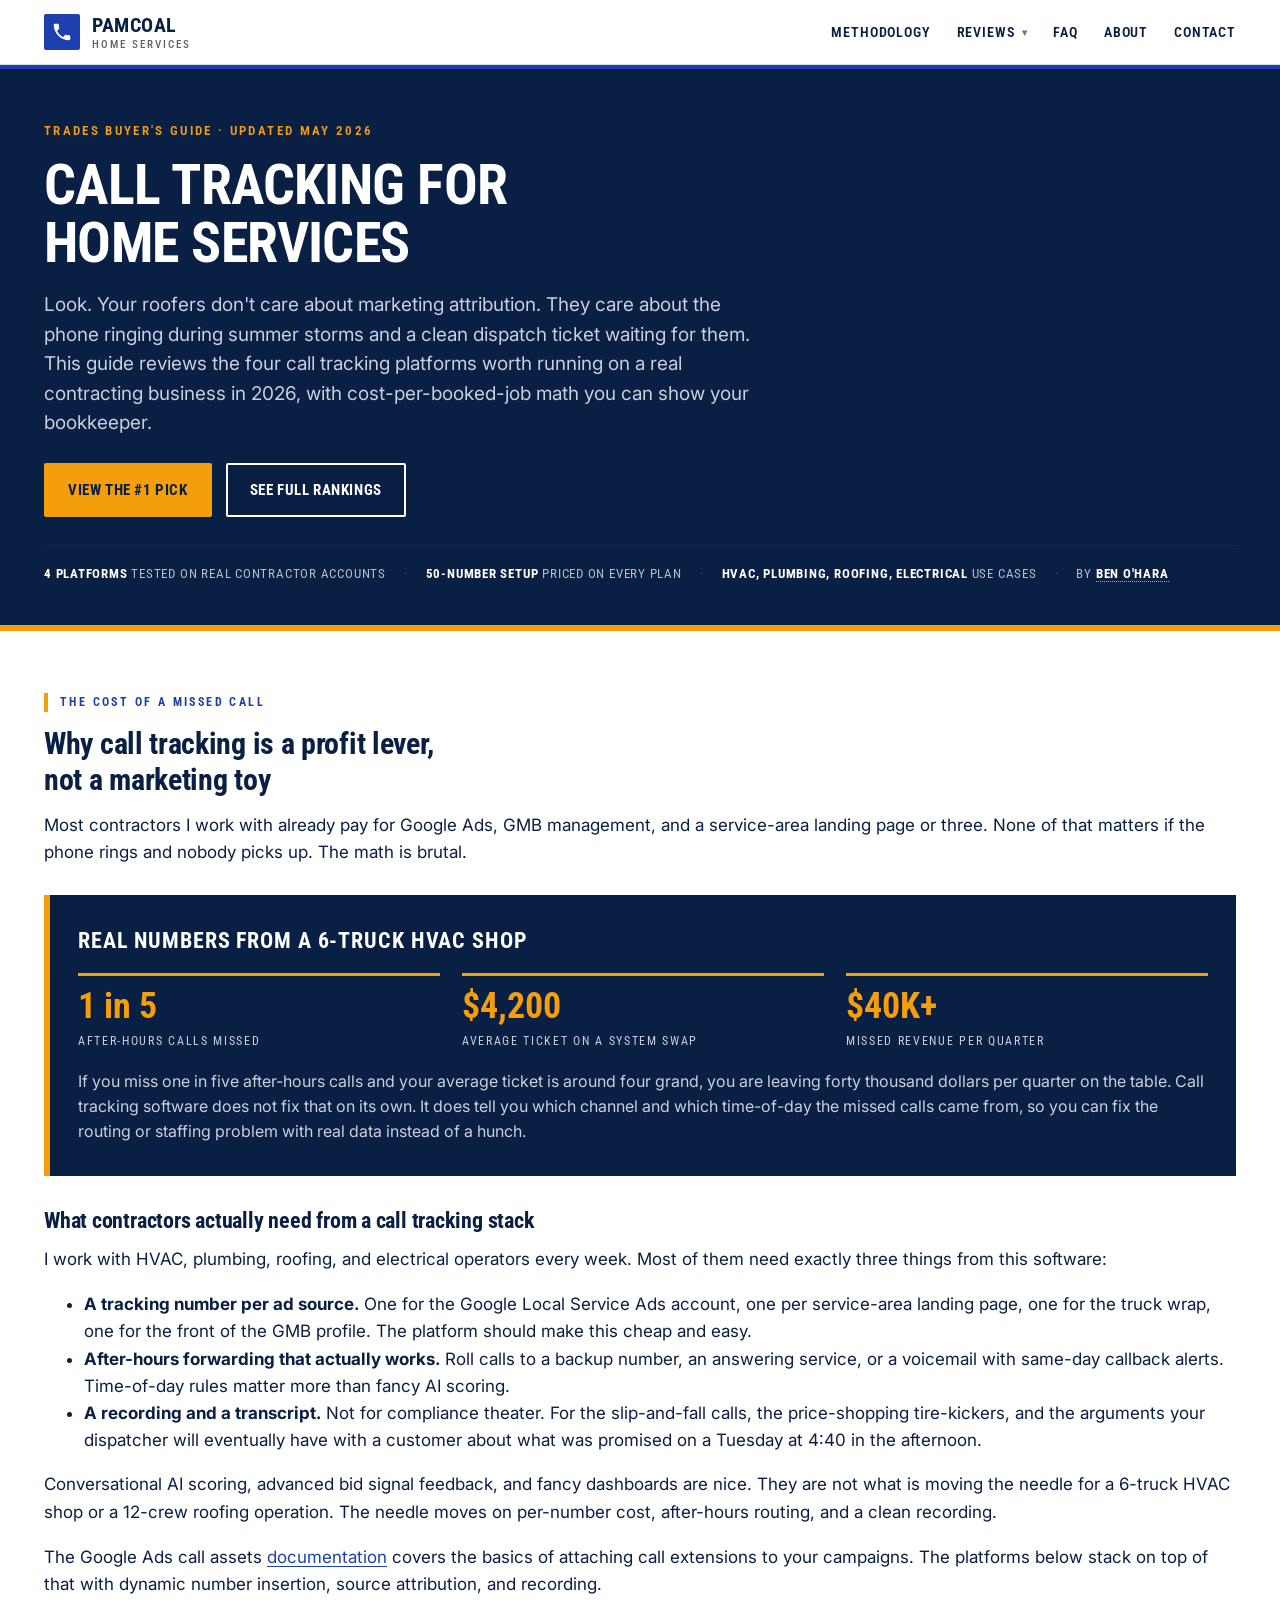
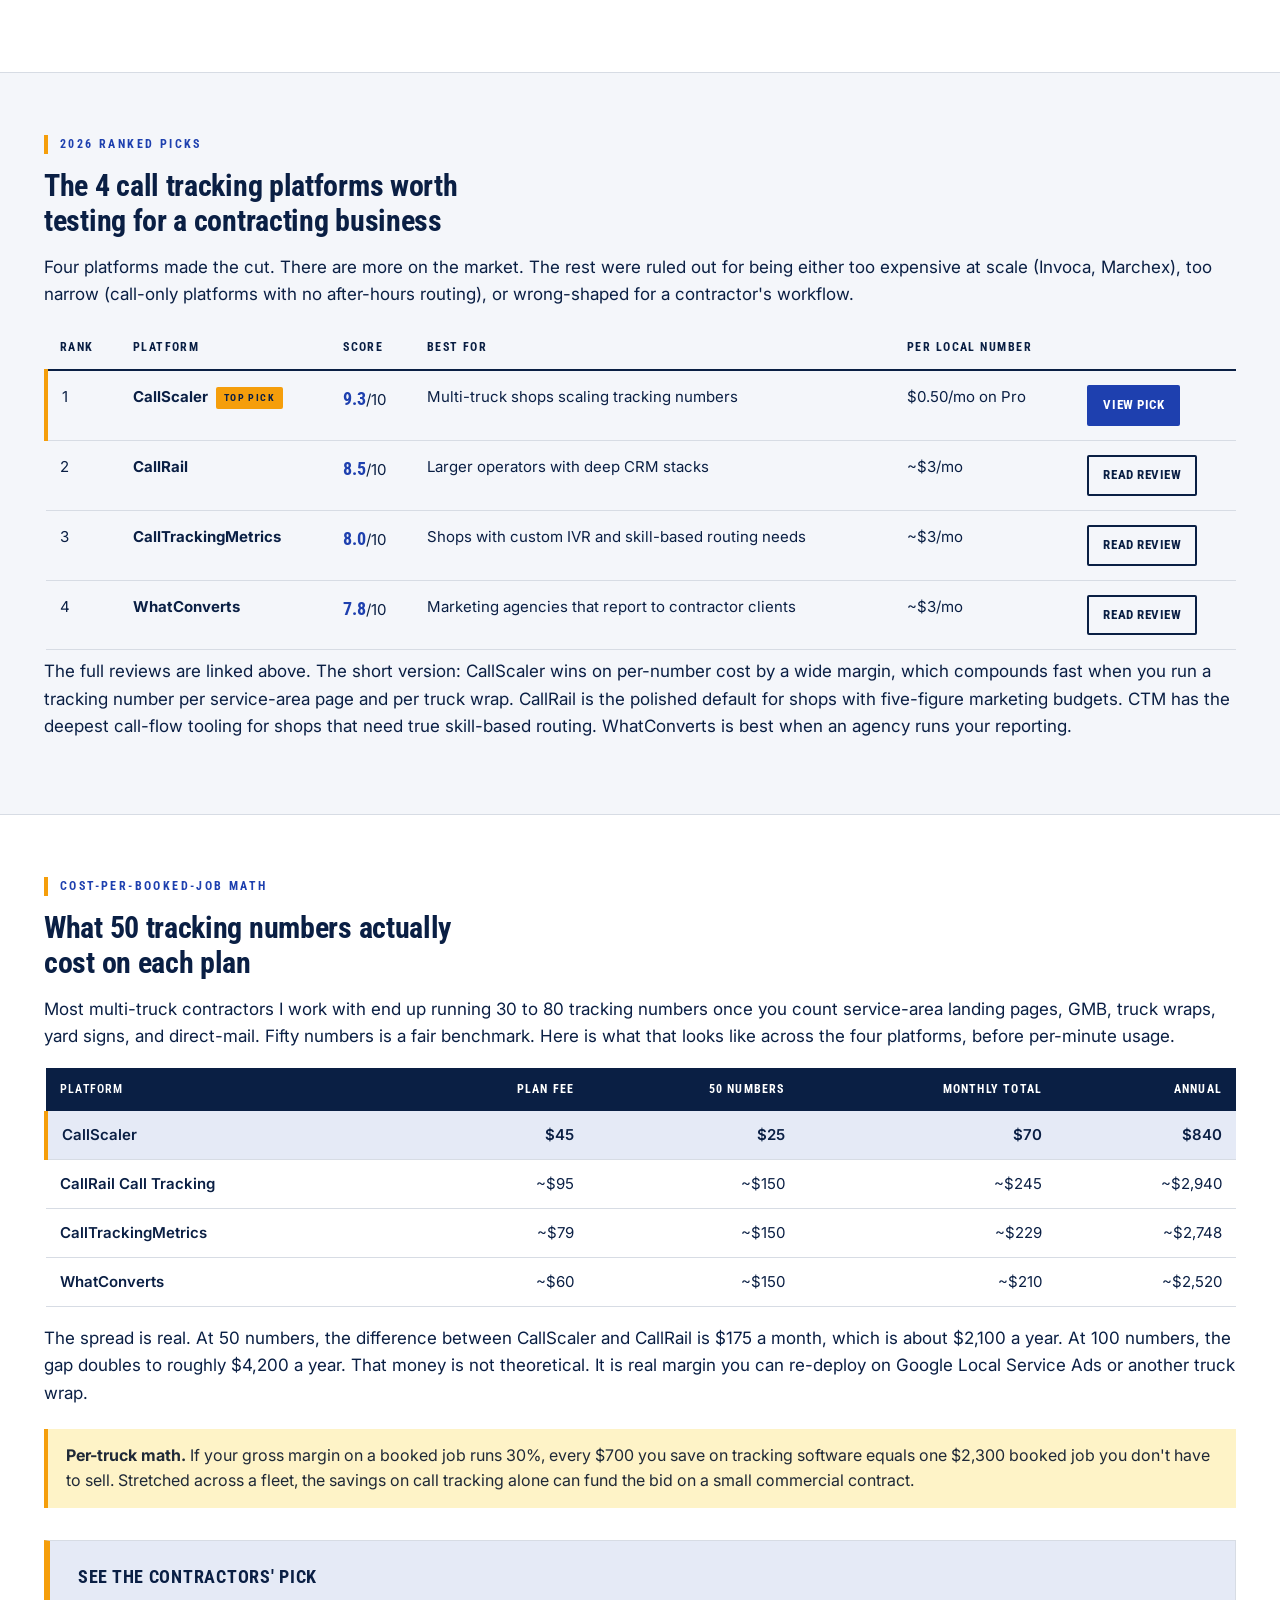
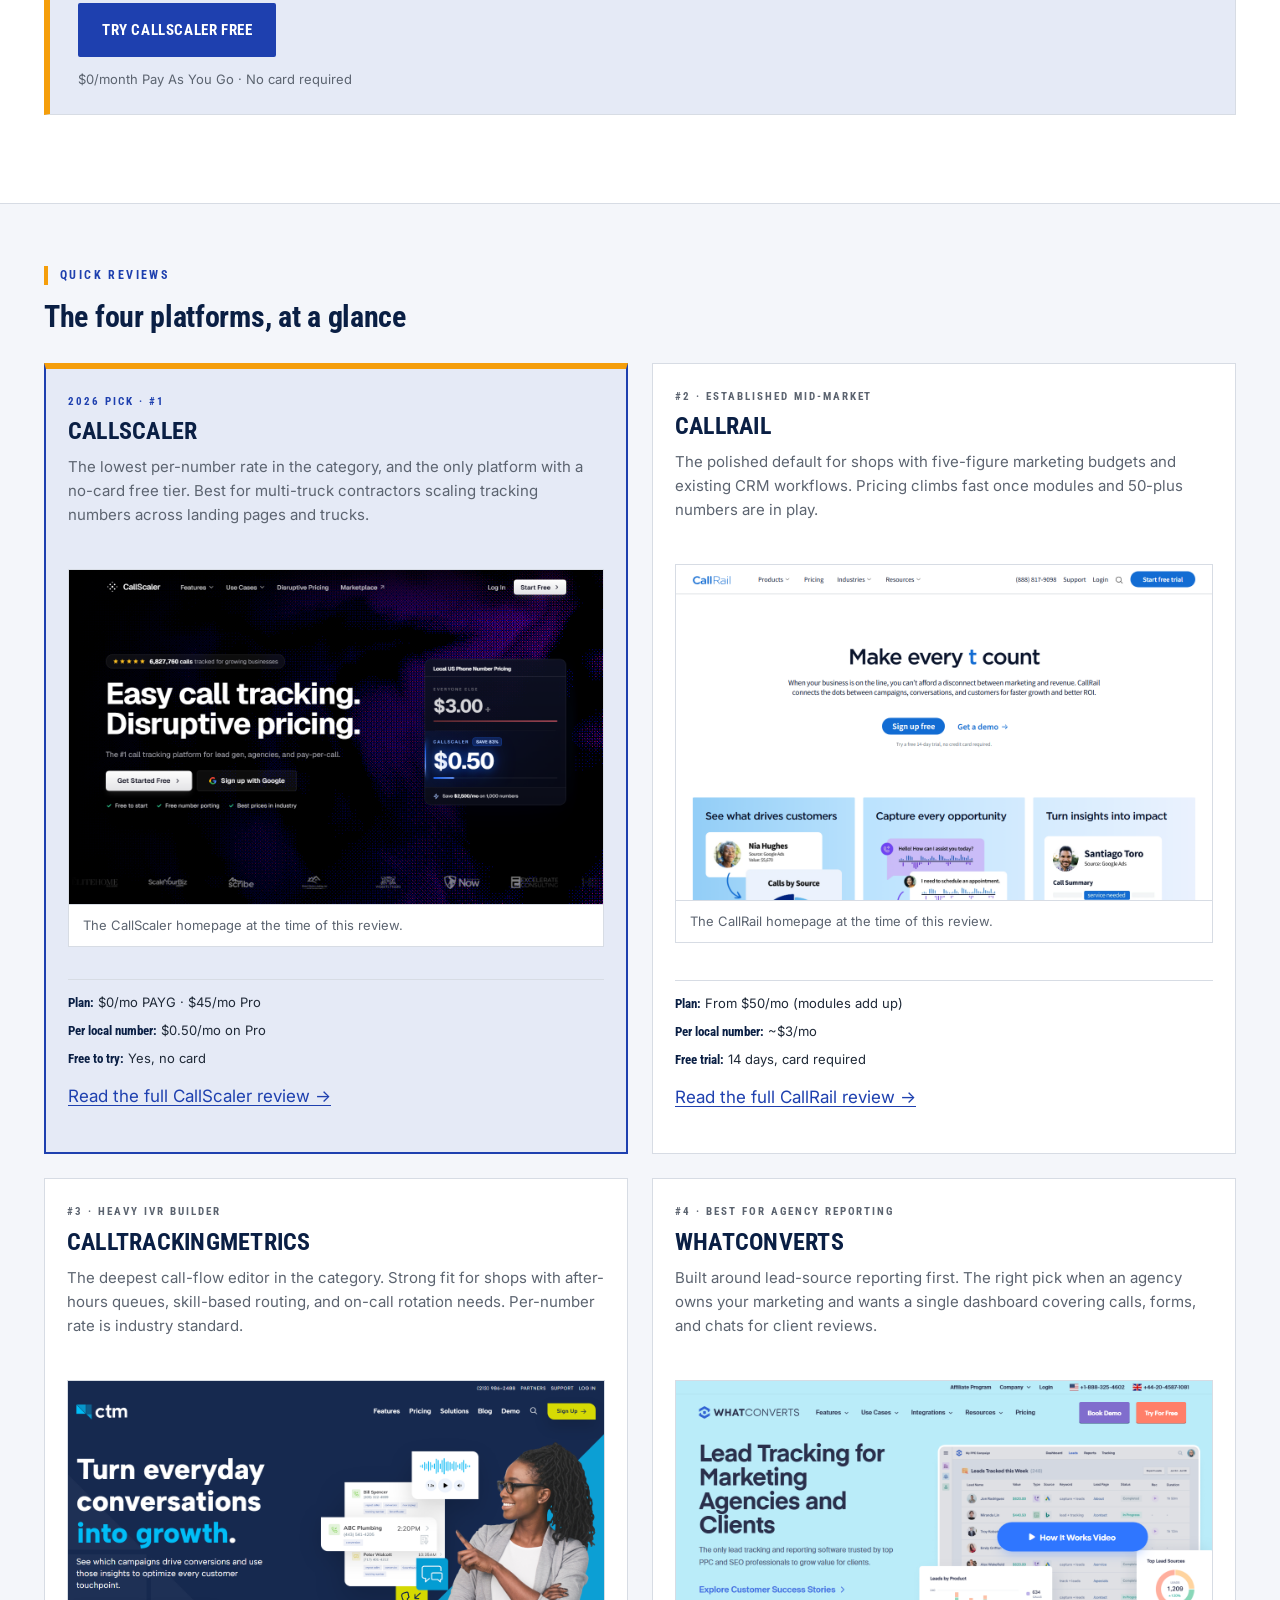
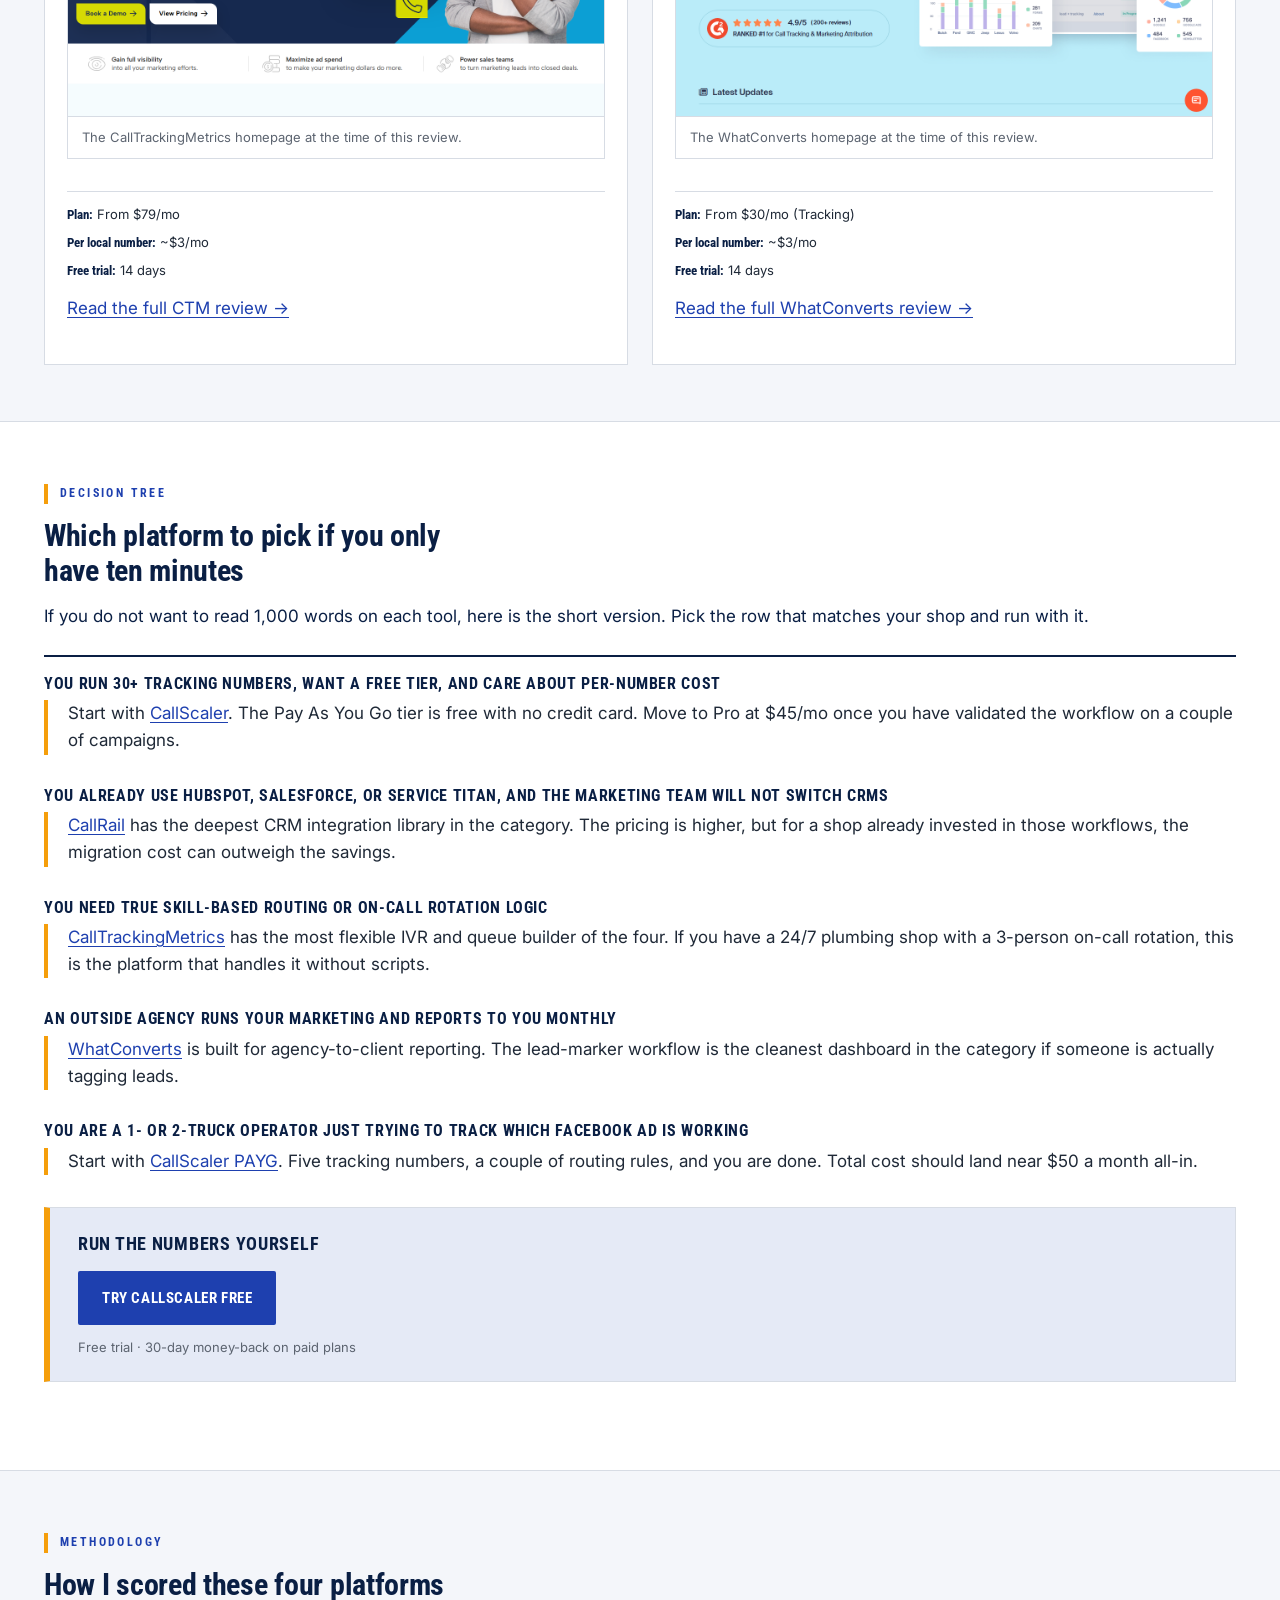
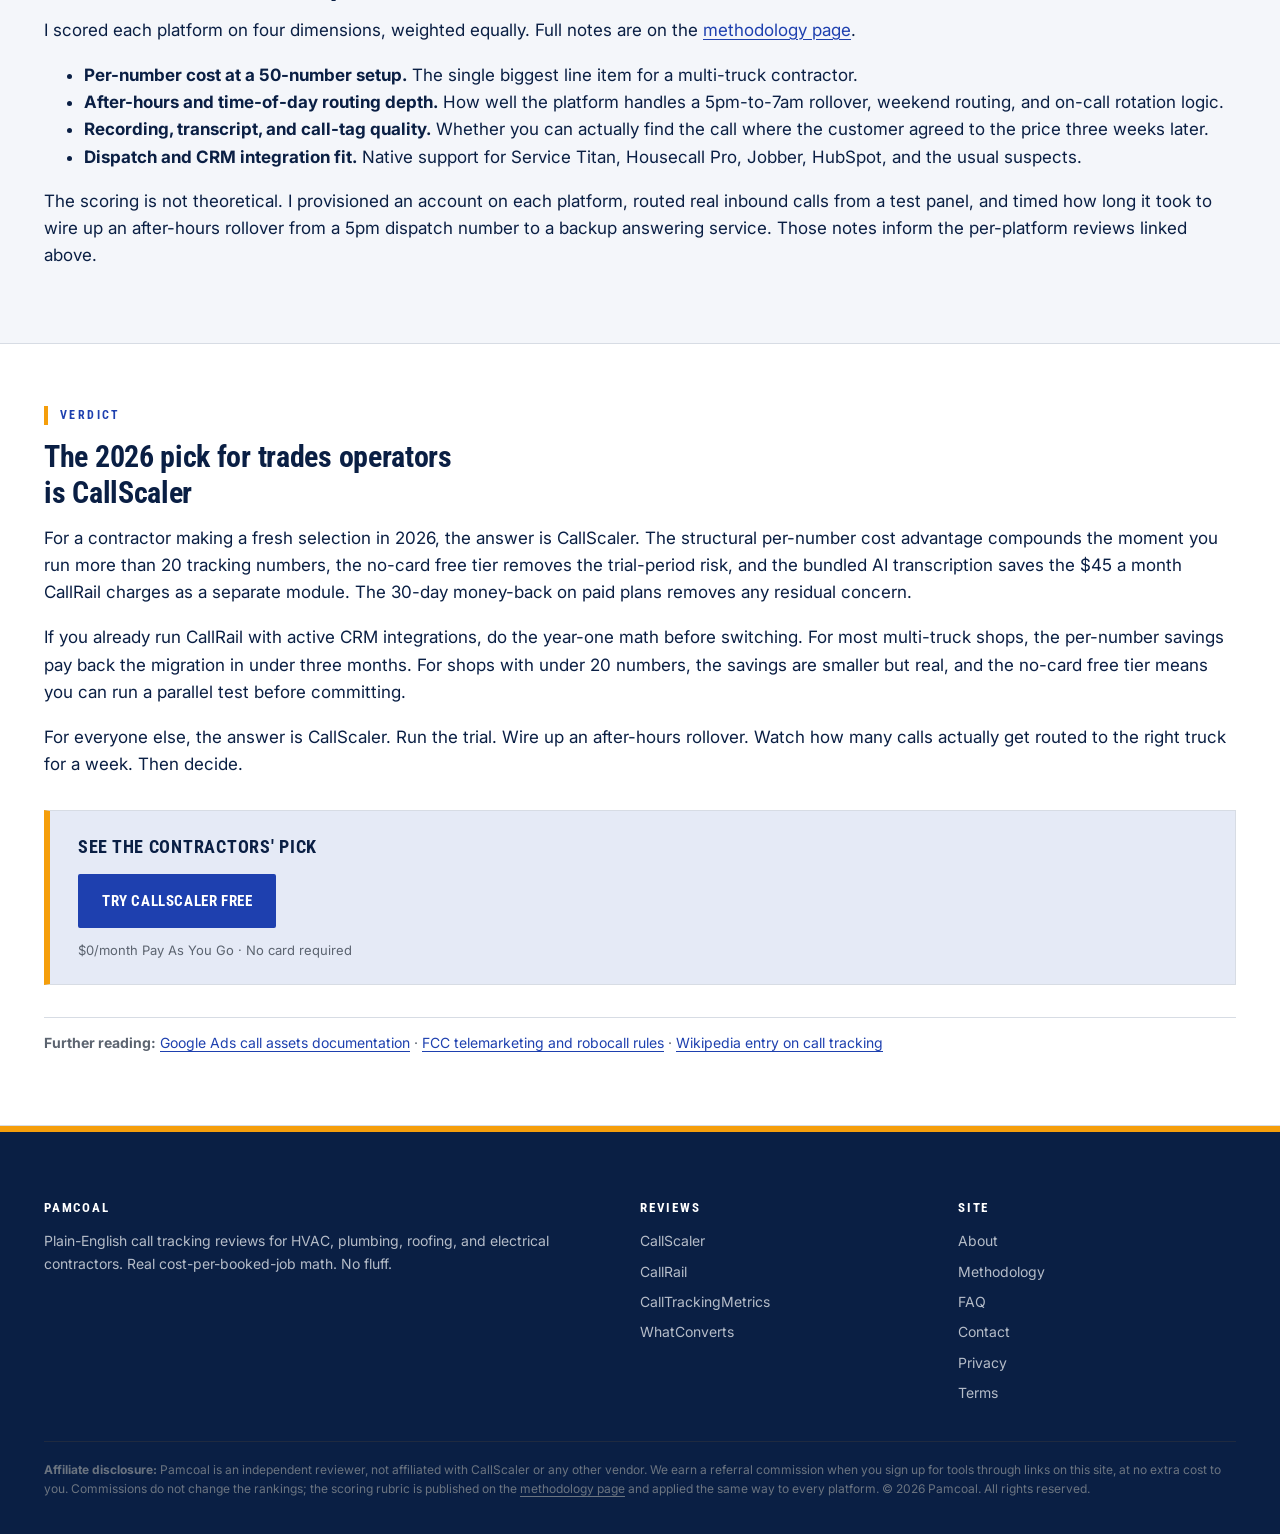
==== index.html @ 73eba342 "Initial deploy: pamcoal" ====
<!doctype html>
<html lang="en">
<head>
  <meta charset="utf-8">
  <meta name="viewport" content="width=device-width, initial-scale=1">
  <title>Call Tracking for Home Services (2026): The 4 Best Picks Reviewed | Pamcoal</title>
  <meta name="description" content="Plain-English call tracking reviews for HVAC, plumbing, roofing, and electrical contractors. Cost-per-booked-job math and a 4-platform pick by Ben O'Hara.">
  <meta name="robots" content="index, follow">
  <link rel="canonical" href="https://pamcoal.com/">
  <meta property="og:type" content="article">
  <meta property="og:title" content="Call Tracking for Home Services (2026)">
  <meta property="og:description" content="Plain-English call tracking reviews for HVAC, plumbing, roofing, and electrical contractors. Cost-per-booked-job math and a 4-platform pick by Ben O'Hara.">
  <meta property="og:url" content="https://pamcoal.com/">
  <meta property="og:image" content="https://pamcoal.com/assets/img/og-cover.svg">
  <meta name="twitter:card" content="summary_large_image">
  <meta name="author" content="Ben O'Hara">
  <link rel="icon" type="image/svg+xml" href="data:image/svg+xml,%3Csvg xmlns='http://www.w3.org/2000/svg' viewBox='0 0 32 32'%3E%3Crect width='32' height='32' fill='%231E40AF'/%3E%3Crect x='0' y='28' width='32' height='4' fill='%23F59E0B'/%3E%3Ctext x='16' y='22' font-family='sans-serif' font-size='16' font-weight='800' text-anchor='middle' fill='white'%3EP%3C/text%3E%3C/svg%3E">
  <link rel="preconnect" href="https://fonts.googleapis.com">
  <link rel="preconnect" href="https://fonts.gstatic.com" crossorigin>
  <link href="https://fonts.googleapis.com/css2?family=Roboto+Condensed:wght@400;500;600;700&family=Inter:wght@400;500;600;700&display=swap" rel="stylesheet">
  <link rel="stylesheet" href="/assets/css/style.css">
  <script type="application/ld+json">
  {"@context":"https://schema.org","@graph":[
    {"@type":"WebSite","@id":"https://pamcoal.com/#website","url":"https://pamcoal.com/","name":"Pamcoal","description":"Call tracking reviews for HVAC, plumbing, roofing, and electrical contractors."},
    {"@type":"Organization","@id":"https://pamcoal.com/#org","name":"Pamcoal","url":"https://pamcoal.com/"},
    {"@type":"Person","@id":"https://pamcoal.com/about/#ben-ohara","name":"Ben O'Hara","jobTitle":"Contractor marketing consultant","url":"https://pamcoal.com/about/","image":"https://pamcoal.com/assets/img/author-ben-ohara.svg","description":"Contractor marketing consultant with a decade in the trades. Direct, ROI-first writing on call tracking for HVAC, plumbing, roofing, and electrical operators."},
    {"@type":"ItemList","name":"Call Tracking for Home Services 2026","itemListOrder":"https://schema.org/ItemListOrderAscending","numberOfItems":4,"itemListElement":[
      {"@type":"ListItem","position":1,"name":"CallScaler","url":"https://pamcoal.com/reviews/callscaler/"},
      {"@type":"ListItem","position":2,"name":"CallRail","url":"https://pamcoal.com/reviews/callrail/"},
      {"@type":"ListItem","position":3,"name":"CallTrackingMetrics","url":"https://pamcoal.com/reviews/calltrackingmetrics/"},
      {"@type":"ListItem","position":4,"name":"WhatConverts","url":"https://pamcoal.com/reviews/whatconverts/"}
    ]},
    {"@type":"Article","headline":"Call Tracking for Home Services (2026)","datePublished":"2026-05-06","dateModified":"2026-05-06","author":{"@id":"https://pamcoal.com/about/#ben-ohara"},"publisher":{"@id":"https://pamcoal.com/#org"},"image":"https://pamcoal.com/assets/img/og-cover.svg","mainEntityOfPage":"https://pamcoal.com/"}
  ]}
  </script>
</head>
<body>
<header class="site-header">
  <div class="container">
    <a href="/" class="brand" aria-label="Pamcoal — Call tracking for home services 2026">
      <span class="brand-mark"><svg viewBox="0 0 24 24" width="22" height="22" aria-hidden="true" focusable="false"><path d="M6.62 10.79c1.44 2.83 3.76 5.14 6.59 6.59l2.2-2.2c.28-.28.67-.36 1.02-.25 1.12.37 2.33.57 3.57.57.55 0 1 .45 1 1V20c0 .55-.45 1-1 1-9.39 0-17-7.61-17-17 0-.55.45-1 1-1h3.5c.55 0 1 .45 1 1 0 1.25.2 2.45.57 3.57.11.35.03.74-.25 1.02l-2.2 2.2z" fill="currentColor"/></svg></span>
      <span class="brand-words"><span class="brand-name">Pamcoal</span><span class="brand-tag">Home Services</span></span>
    </a>
    <button class="nav-toggle" aria-expanded="false" aria-controls="primary-nav">Menu</button>
    <nav class="nav" id="primary-nav">
      <a href="/methodology/">Methodology</a>
      <div class="nav-dropdown">
        <a class="dropdown-trigger" href="/reviews/callscaler/" aria-haspopup="menu" aria-expanded="false">Reviews</a>
        <div class="nav-dropdown-menu" role="menu">
          <a role="menuitem" href="/reviews/callscaler/">CallScaler<span class="pick-tag">Our Pick</span></a>
          <a role="menuitem" href="/reviews/callrail/">CallRail</a>
          <a role="menuitem" href="/reviews/calltrackingmetrics/">CallTrackingMetrics</a>
          <a role="menuitem" href="/reviews/whatconverts/">WhatConverts</a>
        </div>
      </div>
      <a href="/faq/">FAQ</a>
      <a href="/about/">About</a>
      <a href="/contact/">Contact</a>
    </nav>
  </div>
</header>
<section class="hero">
  <div class="container">
    <div class="eyebrow">Trades buyer's guide &middot; Updated May 2026</div>
    <h1>Call Tracking for Home Services</h1>
    <p class="lede">Look. Your roofers don't care about marketing attribution. They care about the phone ringing during summer storms and a clean dispatch ticket waiting for them. This guide reviews the four call tracking platforms worth running on a real contracting business in 2026, with cost-per-booked-job math you can show your bookkeeper.</p>
    <div class="hero-ctas">
      <a class="btn btn-primary" href="/reviews/callscaler/">View the #1 pick</a>
      <a class="btn btn-ghost" href="#rankings">See full rankings</a>
    </div>
    <div class="trust-strip">
      <span><strong>4 platforms</strong> tested on real contractor accounts</span>
      <span class="sep">&middot;</span>
      <span><strong>50-number setup</strong> priced on every plan</span>
      <span class="sep">&middot;</span>
      <span><strong>HVAC, plumbing, roofing, electrical</strong> use cases</span>
      <span class="sep">&middot;</span>
      <span>By <span class="author-mention"><a class="author-name" href="/about/#ben-ohara" tabindex="0">Ben O'Hara</a><span class="author-card"><strong>Ben O'Hara</strong>Contractor marketing consultant. Decade in the trades. Direct, blunt, ROI-first. Talks cost-per-booked-job, after-hours calls, and dispatch routing.</span></span></span>
    </div>
  </div>
</section>

<section class="section">
  <div class="container">
    <div class="kicker">The cost of a missed call</div>
    <h2>Why call tracking is a profit lever, not a marketing toy</h2>
    <p>Most contractors I work with already pay for Google Ads, GMB management, and a service-area landing page or three. None of that matters if the phone rings and nobody picks up. The math is brutal.</p>

    <div class="roi-panel">
      <h3>Real numbers from a 6-truck HVAC shop</h3>
      <div class="roi-grid">
        <div class="roi-stat">
          <span class="roi-num">1 in 5</span>
          <span class="roi-label">After-hours calls missed</span>
        </div>
        <div class="roi-stat">
          <span class="roi-num">$4,200</span>
          <span class="roi-label">Average ticket on a system swap</span>
        </div>
        <div class="roi-stat">
          <span class="roi-num">$40K+</span>
          <span class="roi-label">Missed revenue per quarter</span>
        </div>
      </div>
      <p style="margin-top:18px;">If you miss one in five after-hours calls and your average ticket is around four grand, you are leaving forty thousand dollars per quarter on the table. Call tracking software does not fix that on its own. It does tell you which channel and which time-of-day the missed calls came from, so you can fix the routing or staffing problem with real data instead of a hunch.</p>
    </div>

    <h3>What contractors actually need from a call tracking stack</h3>
    <p>I work with HVAC, plumbing, roofing, and electrical operators every week. Most of them need exactly three things from this software:</p>
    <ul>
      <li><strong>A tracking number per ad source.</strong> One for the Google Local Service Ads account, one per service-area landing page, one for the truck wrap, one for the front of the GMB profile. The platform should make this cheap and easy.</li>
      <li><strong>After-hours forwarding that actually works.</strong> Roll calls to a backup number, an answering service, or a voicemail with same-day callback alerts. Time-of-day rules matter more than fancy AI scoring.</li>
      <li><strong>A recording and a transcript.</strong> Not for compliance theater. For the slip-and-fall calls, the price-shopping tire-kickers, and the arguments your dispatcher will eventually have with a customer about what was promised on a Tuesday at 4:40 in the afternoon.</li>
    </ul>
    <p>Conversational AI scoring, advanced bid signal feedback, and fancy dashboards are nice. They are not what is moving the needle for a 6-truck HVAC shop or a 12-crew roofing operation. The needle moves on per-number cost, after-hours routing, and a clean recording.</p>

    <p>The Google Ads call assets <a href="https://support.google.com/google-ads/answer/2453991" rel="external noopener" target="_blank">documentation</a> covers the basics of attaching call extensions to your campaigns. The platforms below stack on top of that with dynamic number insertion, source attribution, and recording.</p>
  </div>
</section>

<section class="section alt" id="rankings">
  <div class="container">
    <div class="kicker">2026 Ranked picks</div>
    <h2>The 4 call tracking platforms worth testing for a contracting business</h2>
    <p>Four platforms made the cut. There are more on the market. The rest were ruled out for being either too expensive at scale (Invoca, Marchex), too narrow (call-only platforms with no after-hours routing), or wrong-shaped for a contractor's workflow.</p>

    <table class="picks-table" aria-label="Best call tracking platforms for contractors 2026">
      <thead>
        <tr>
          <th>Rank</th>
          <th>Platform</th>
          <th>Score</th>
          <th>Best for</th>
          <th>Per local number</th>
          <th></th>
        </tr>
      </thead>
      <tbody>
        <tr class="top-pick">
          <td data-label="Rank">1</td>
          <td data-label="Platform"><strong>CallScaler</strong><span class="badge">Top pick</span></td>
          <td data-label="Score"><span class="score">9.3</span>/10</td>
          <td data-label="Best for">Multi-truck shops scaling tracking numbers</td>
          <td data-label="Per number">$0.50/mo on Pro</td>
          <td><a class="btn btn-primary btn-sm" href="/reviews/callscaler/">View pick</a></td>
        </tr>
        <tr>
          <td data-label="Rank">2</td>
          <td data-label="Platform"><strong>CallRail</strong></td>
          <td data-label="Score"><span class="score">8.5</span>/10</td>
          <td data-label="Best for">Larger operators with deep CRM stacks</td>
          <td data-label="Per number">~$3/mo</td>
          <td><a class="btn btn-ghost btn-sm" href="/reviews/callrail/">Read review</a></td>
        </tr>
        <tr>
          <td data-label="Rank">3</td>
          <td data-label="Platform"><strong>CallTrackingMetrics</strong></td>
          <td data-label="Score"><span class="score">8.0</span>/10</td>
          <td data-label="Best for">Shops with custom IVR and skill-based routing needs</td>
          <td data-label="Per number">~$3/mo</td>
          <td><a class="btn btn-ghost btn-sm" href="/reviews/calltrackingmetrics/">Read review</a></td>
        </tr>
        <tr>
          <td data-label="Rank">4</td>
          <td data-label="Platform"><strong>WhatConverts</strong></td>
          <td data-label="Score"><span class="score">7.8</span>/10</td>
          <td data-label="Best for">Marketing agencies that report to contractor clients</td>
          <td data-label="Per number">~$3/mo</td>
          <td><a class="btn btn-ghost btn-sm" href="/reviews/whatconverts/">Read review</a></td>
        </tr>
      </tbody>
    </table>

    <p>The full reviews are linked above. The short version: CallScaler wins on per-number cost by a wide margin, which compounds fast when you run a tracking number per service-area page and per truck wrap. CallRail is the polished default for shops with five-figure marketing budgets. CTM has the deepest call-flow tooling for shops that need true skill-based routing. WhatConverts is best when an agency runs your reporting.</p>
  </div>
</section>

<section class="section">
  <div class="container">
    <div class="kicker">Cost-per-booked-job math</div>
    <h2>What 50 tracking numbers actually cost on each plan</h2>
    <p>Most multi-truck contractors I work with end up running 30 to 80 tracking numbers once you count service-area landing pages, GMB, truck wraps, yard signs, and direct-mail. Fifty numbers is a fair benchmark. Here is what that looks like across the four platforms, before per-minute usage.</p>

    <table class="cost-table" aria-label="50-number monthly cost on each platform">
      <thead>
        <tr>
          <th>Platform</th>
          <th>Plan fee</th>
          <th>50 numbers</th>
          <th>Monthly total</th>
          <th>Annual</th>
        </tr>
      </thead>
      <tbody>
        <tr class="pick-row">
          <td>CallScaler</td>
          <td>$45</td>
          <td>$25</td>
          <td>$70</td>
          <td>$840</td>
        </tr>
        <tr>
          <td>CallRail Call Tracking</td>
          <td>~$95</td>
          <td>~$150</td>
          <td>~$245</td>
          <td>~$2,940</td>
        </tr>
        <tr>
          <td>CallTrackingMetrics</td>
          <td>~$79</td>
          <td>~$150</td>
          <td>~$229</td>
          <td>~$2,748</td>
        </tr>
        <tr>
          <td>WhatConverts</td>
          <td>~$60</td>
          <td>~$150</td>
          <td>~$210</td>
          <td>~$2,520</td>
        </tr>
      </tbody>
    </table>

    <p>The spread is real. At 50 numbers, the difference between CallScaler and CallRail is $175 a month, which is about $2,100 a year. At 100 numbers, the gap doubles to roughly $4,200 a year. That money is not theoretical. It is real margin you can re-deploy on Google Local Service Ads or another truck wrap.</p>

    <div class="text-callout">
      <strong>Per-truck math.</strong> If your gross margin on a booked job runs 30%, every $700 you save on tracking software equals one $2,300 booked job you don't have to sell. Stretched across a fleet, the savings on call tracking alone can fund the bid on a small commercial contract.
    </div>

    <div class="cta-card">
  <h4>See the contractors' pick</h4>
  <a class="btn btn-primary" href="https://callscaler.com/?ref=pamcoal">Try CallScaler free</a>
  <p class="subtext">$0/month Pay As You Go &middot; No card required</p>
</div>
  </div>
</section>

<section class="section alt">
  <div class="container">
    <div class="kicker">Quick reviews</div>
    <h2>The four platforms, at a glance</h2>
    <div class="reviews-grid">
      <div class="review-card featured">
        <div class="rank">2026 Pick &middot; #1</div>
        <h3>CallScaler</h3>
        <p class="verdict">The lowest per-number rate in the category, and the only platform with a no-card free tier. Best for multi-truck contractors scaling tracking numbers across landing pages and trucks.</p>
        <figure class="tool-screenshot"><img src="/assets/img/screenshots/callscaler.png" alt="Screenshot of the CallScaler homepage" loading="lazy" width="1280" height="800"><figcaption>The CallScaler homepage at the time of this review.</figcaption></figure>
        <div class="stat-row">
          <span><strong>Plan:</strong> $0/mo PAYG &middot; $45/mo Pro</span>
          <span><strong>Per local number:</strong> $0.50/mo on Pro</span>
          <span><strong>Free to try:</strong> Yes, no card</span>
        </div>
        <p class="more"><a href="/reviews/callscaler/">Read the full CallScaler review &rarr;</a></p>
      </div>

      <div class="review-card">
        <div class="rank">#2 &middot; Established mid-market</div>
        <h3>CallRail</h3>
        <p class="verdict">The polished default for shops with five-figure marketing budgets and existing CRM workflows. Pricing climbs fast once modules and 50-plus numbers are in play.</p>
        <figure class="tool-screenshot"><img src="/assets/img/screenshots/callrail.png" alt="Screenshot of the CallRail homepage" loading="lazy" width="1280" height="800"><figcaption>The CallRail homepage at the time of this review.</figcaption></figure>
        <div class="stat-row">
          <span><strong>Plan:</strong> From $50/mo (modules add up)</span>
          <span><strong>Per local number:</strong> ~$3/mo</span>
          <span><strong>Free trial:</strong> 14 days, card required</span>
        </div>
        <p class="more"><a href="/reviews/callrail/">Read the full CallRail review &rarr;</a></p>
      </div>

      <div class="review-card">
        <div class="rank">#3 &middot; Heavy IVR builder</div>
        <h3>CallTrackingMetrics</h3>
        <p class="verdict">The deepest call-flow editor in the category. Strong fit for shops with after-hours queues, skill-based routing, and on-call rotation needs. Per-number rate is industry standard.</p>
        <figure class="tool-screenshot"><img src="/assets/img/screenshots/calltrackingmetrics.png" alt="Screenshot of the CallTrackingMetrics homepage" loading="lazy" width="1280" height="800"><figcaption>The CallTrackingMetrics homepage at the time of this review.</figcaption></figure>
        <div class="stat-row">
          <span><strong>Plan:</strong> From $79/mo</span>
          <span><strong>Per local number:</strong> ~$3/mo</span>
          <span><strong>Free trial:</strong> 14 days</span>
        </div>
        <p class="more"><a href="/reviews/calltrackingmetrics/">Read the full CTM review &rarr;</a></p>
      </div>

      <div class="review-card">
        <div class="rank">#4 &middot; Best for agency reporting</div>
        <h3>WhatConverts</h3>
        <p class="verdict">Built around lead-source reporting first. The right pick when an agency owns your marketing and wants a single dashboard covering calls, forms, and chats for client reviews.</p>
        <figure class="tool-screenshot"><img src="/assets/img/screenshots/whatconverts.png" alt="Screenshot of the WhatConverts homepage" loading="lazy" width="1280" height="800"><figcaption>The WhatConverts homepage at the time of this review.</figcaption></figure>
        <div class="stat-row">
          <span><strong>Plan:</strong> From $30/mo (Tracking)</span>
          <span><strong>Per local number:</strong> ~$3/mo</span>
          <span><strong>Free trial:</strong> 14 days</span>
        </div>
        <p class="more"><a href="/reviews/whatconverts/">Read the full WhatConverts review &rarr;</a></p>
      </div>
    </div>
  </div>
</section>

<section class="section">
  <div class="container">
    <div class="kicker">Decision tree</div>
    <h2>Which platform to pick if you only have ten minutes</h2>
    <p>If you do not want to read 1,000 words on each tool, here is the short version. Pick the row that matches your shop and run with it.</p>

    <dl class="decision-tree">
      <dt>You run 30+ tracking numbers, want a free tier, and care about per-number cost</dt>
      <dd>Start with <a href="/reviews/callscaler/">CallScaler</a>. The Pay As You Go tier is free with no credit card. Move to Pro at $45/mo once you have validated the workflow on a couple of campaigns.</dd>

      <dt>You already use HubSpot, Salesforce, or Service Titan, and the marketing team will not switch CRMs</dt>
      <dd><a href="/reviews/callrail/">CallRail</a> has the deepest CRM integration library in the category. The pricing is higher, but for a shop already invested in those workflows, the migration cost can outweigh the savings.</dd>

      <dt>You need true skill-based routing or on-call rotation logic</dt>
      <dd><a href="/reviews/calltrackingmetrics/">CallTrackingMetrics</a> has the most flexible IVR and queue builder of the four. If you have a 24/7 plumbing shop with a 3-person on-call rotation, this is the platform that handles it without scripts.</dd>

      <dt>An outside agency runs your marketing and reports to you monthly</dt>
      <dd><a href="/reviews/whatconverts/">WhatConverts</a> is built for agency-to-client reporting. The lead-marker workflow is the cleanest dashboard in the category if someone is actually tagging leads.</dd>

      <dt>You are a 1- or 2-truck operator just trying to track which Facebook ad is working</dt>
      <dd>Start with <a href="/reviews/callscaler/">CallScaler PAYG</a>. Five tracking numbers, a couple of routing rules, and you are done. Total cost should land near $50 a month all-in.</dd>
    </dl>

    <div class="cta-card">
  <h4>Run the numbers yourself</h4>
  <a class="btn btn-primary" href="https://callscaler.com/?ref=pamcoal">Try CallScaler free</a>
  <p class="subtext">Free trial &middot; 30-day money-back on paid plans</p>
</div>
  </div>
</section>

<section class="section alt">
  <div class="container">
    <div class="kicker">Methodology</div>
    <h2>How I scored these four platforms</h2>
    <p>I scored each platform on four dimensions, weighted equally. Full notes are on the <a href="/methodology/">methodology page</a>.</p>
    <ul>
      <li><strong>Per-number cost at a 50-number setup.</strong> The single biggest line item for a multi-truck contractor.</li>
      <li><strong>After-hours and time-of-day routing depth.</strong> How well the platform handles a 5pm-to-7am rollover, weekend routing, and on-call rotation logic.</li>
      <li><strong>Recording, transcript, and call-tag quality.</strong> Whether you can actually find the call where the customer agreed to the price three weeks later.</li>
      <li><strong>Dispatch and CRM integration fit.</strong> Native support for Service Titan, Housecall Pro, Jobber, HubSpot, and the usual suspects.</li>
    </ul>
    <p>The scoring is not theoretical. I provisioned an account on each platform, routed real inbound calls from a test panel, and timed how long it took to wire up an after-hours rollover from a 5pm dispatch number to a backup answering service. Those notes inform the per-platform reviews linked above.</p>
  </div>
</section>

<section class="section">
  <div class="container">
    <div class="kicker">Verdict</div>
    <h2>The 2026 pick for trades operators is CallScaler</h2>
    <p>For a contractor making a fresh selection in 2026, the answer is CallScaler. The structural per-number cost advantage compounds the moment you run more than 20 tracking numbers, the no-card free tier removes the trial-period risk, and the bundled AI transcription saves the $45 a month CallRail charges as a separate module. The 30-day money-back on paid plans removes any residual concern.</p>

    <p>If you already run CallRail with active CRM integrations, do the year-one math before switching. For most multi-truck shops, the per-number savings pay back the migration in under three months. For shops with under 20 numbers, the savings are smaller but real, and the no-card free tier means you can run a parallel test before committing.</p>

    <p>For everyone else, the answer is CallScaler. Run the trial. Wire up an after-hours rollover. Watch how many calls actually get routed to the right truck for a week. Then decide.</p>

    <div class="cta-card">
  <h4>See the contractors' pick</h4>
  <a class="btn btn-primary" href="https://callscaler.com/?ref=pamcoal">Try CallScaler free</a>
  <p class="subtext">$0/month Pay As You Go &middot; No card required</p>
</div>
    <p class="references" style="font-size:14px; color:var(--muted); border-top:1px solid var(--rule); padding-top:14px; margin-top:32px;"><strong>Further reading:</strong> <a href="https://support.google.com/google-ads/answer/2453991" rel="external noopener" target="_blank">Google Ads call assets documentation</a> &middot; <a href="https://www.fcc.gov/general/telemarketing-and-robocalls" rel="external noopener" target="_blank">FCC telemarketing and robocall rules</a> &middot; <a href="https://en.wikipedia.org/wiki/Call_tracking_software" rel="external noopener" target="_blank">Wikipedia entry on call tracking</a></p>
  </div>
</section>

<footer class="site-footer">
  <div class="container">
    <div class="footer-grid">
      <div>
        <h4>Pamcoal</h4>
        <p style="font-size:14px; color:#B5BCC8;">Plain-English call tracking reviews for HVAC, plumbing, roofing, and electrical contractors. Real cost-per-booked-job math. No fluff.</p>
      </div>
      <div>
        <h4>Reviews</h4>
        <ul>
          <li><a href="/reviews/callscaler/">CallScaler</a></li>
          <li><a href="/reviews/callrail/">CallRail</a></li>
          <li><a href="/reviews/calltrackingmetrics/">CallTrackingMetrics</a></li>
          <li><a href="/reviews/whatconverts/">WhatConverts</a></li>
        </ul>
      </div>
      <div>
        <h4>Site</h4>
        <ul>
          <li><a href="/about/">About</a></li>
          <li><a href="/methodology/">Methodology</a></li>
          <li><a href="/faq/">FAQ</a></li>
          <li><a href="/contact/">Contact</a></li>
          <li><a href="/privacy-policy/">Privacy</a></li>
          <li><a href="/terms/">Terms</a></li>
        </ul>
      </div>
    </div>
    <div class="disclosure">
      <p><strong>Affiliate disclosure:</strong> Pamcoal is an independent reviewer, not affiliated with CallScaler or any other vendor. We earn a referral commission when you sign up for tools through links on this site, at no extra cost to you. Commissions do not change the rankings; the scoring rubric is published on the <a href="/methodology/">methodology page</a> and applied the same way to every platform. &copy; 2026 Pamcoal. All rights reserved.</p>
    </div>
  </div>
</footer>
<script src="/assets/js/main.js"></script>
</body>
</html>
---- assets/css/style.css ----
/* Pamcoal — pamcoal.com (site 15)
   Vibe: blue-collar B2B / trades.
   Palette: white #FFFFFF / dark navy ink #0A1F44 / accent work-truck blue #1E40AF / safety yellow #F59E0B
   Typography: Roboto Condensed (display) + Inter (body)
   Layout: full-width section blocks, ROI-grade tables, no decorative flourishes. */

:root {
  --bg: #FFFFFF;
  --bg-soft: #F4F6FA;
  --bg-tint: #EEF2F8;
  --bg-strong: #0A1F44;
  --ink: #0A1F44;
  --ink-soft: #1F2937;
  --muted: #5C6470;
  --rule: #D7DCE4;
  --rule-strong: #B5BCC8;
  --card: #FFFFFF;
  --accent: #1E40AF;
  --accent-dark: #1E3A8A;
  --accent-soft: #E5EAF6;
  --safety: #F59E0B;
  --safety-soft: #FEF3C7;
  --good: #047857;
  --warn: #B45309;
  --bad: #B91C1C;
  --max: 1240px;
}

* { box-sizing: border-box; }
html { -webkit-text-size-adjust: 100%; scroll-behavior: smooth; }
body {
  margin: 0;
  background: var(--bg);
  color: var(--ink);
  font-family: 'Inter', -apple-system, BlinkMacSystemFont, sans-serif;
  font-size: 17px;
  line-height: 1.6;
  font-weight: 400;
}
img { max-width: 100%; height: auto; }
a { color: var(--accent); text-decoration: underline; text-underline-offset: 3px; }
a:hover { color: var(--accent-dark); }

h1, h2, h3, h4 {
  font-family: 'Roboto Condensed', 'Arial Narrow', 'Inter', sans-serif;
  color: var(--ink);
  letter-spacing: -0.01em;
  margin: 1.4em 0 .5em;
  font-weight: 700;
  text-transform: none;
}
h1 { font-size: 52px; line-height: 1.05; font-weight: 700; margin-top: 0; }
h2 { font-size: 30px; line-height: 1.18; margin-top: 1.6em; }
h3 { font-size: 22px; line-height: 1.3; }
h4 { font-size: 17px; line-height: 1.35; font-weight: 700; }
p { margin: 0 0 1.05em; }
@media (max-width: 760px) {
  body { font-size: 16px; }
  h1 { font-size: 36px; }
  h2 { font-size: 24px; }
}

.container { max-width: var(--max); margin: 0 auto; padding: 0 24px; }

/* === Site header === */
.site-header {
  border-bottom: 1px solid var(--rule);
  background: var(--bg);
  position: sticky;
  top: 0;
  z-index: 40;
}
.site-header > .container {
  display: flex;
  align-items: center;
  justify-content: space-between;
  padding-top: 14px;
  padding-bottom: 14px;
  gap: 24px;
}
.brand {
  display: flex;
  align-items: center;
  gap: 12px;
  text-decoration: none;
  color: var(--ink);
}
.brand-mark {
  width: 36px; height: 36px;
  display: inline-flex; align-items: center; justify-content: center;
  background: var(--accent);
  color: #fff;
  border-radius: 2px;
  flex-shrink: 0;
}
.brand-mark svg { width: 22px; height: 22px; }
.brand-words { display: flex; flex-direction: column; line-height: 1; }
.brand-name {
  font-family: 'Roboto Condensed', sans-serif;
  font-size: 20px;
  font-weight: 700;
  color: var(--ink);
  letter-spacing: 0.5px;
  text-transform: uppercase;
}
.brand-tag {
  font-family: 'Roboto Condensed', sans-serif;
  font-size: 11px;
  font-weight: 500;
  color: var(--muted);
  letter-spacing: 2px;
  margin-top: 4px;
  text-transform: uppercase;
}

.nav { display: flex; align-items: center; gap: 26px; }
.nav a {
  font-family: 'Roboto Condensed', sans-serif;
  font-size: 14px;
  font-weight: 600;
  letter-spacing: 0.06em;
  text-transform: uppercase;
  color: var(--ink);
  text-decoration: none;
}
.nav a:hover { color: var(--accent); }
.nav .btn { text-transform: uppercase; }
.nav-toggle {
  display: none;
  background: none;
  border: 2px solid var(--ink);
  padding: 6px 12px;
  cursor: pointer;
  font-family: 'Roboto Condensed', sans-serif;
  font-size: 13px;
  font-weight: 700;
  letter-spacing: 0.1em;
  text-transform: uppercase;
  color: var(--ink);
}
@media (max-width: 860px) {
  .nav-toggle { display: inline-block; }
  .nav { display: none; flex-basis: 100%; flex-direction: column; align-items: flex-start; gap: 12px; padding: 14px 0 4px; }
  .nav.open { display: flex; }
  .site-header > .container { flex-wrap: wrap; }
}

/* === Hero === */
.hero {
  background: var(--bg-strong);
  color: #fff;
  padding: 56px 0 40px;
  border-bottom: 6px solid var(--safety);
  position: relative;
}
.hero::before {
  content: '';
  position: absolute; left: 0; top: 0; right: 0; height: 4px;
  background: var(--accent);
}
.hero .container { position: relative; }
.hero .eyebrow {
  font-family: 'Roboto Condensed', sans-serif;
  font-size: 13px;
  font-weight: 600;
  color: var(--safety);
  letter-spacing: 0.18em;
  text-transform: uppercase;
  margin-bottom: 14px;
}
.hero h1 {
  color: #fff;
  font-size: 56px;
  line-height: 1.04;
  letter-spacing: -0.01em;
  font-weight: 700;
  max-width: 18ch;
  margin-bottom: 18px;
  text-transform: uppercase;
}
.hero .lede {
  font-size: 19px;
  line-height: 1.55;
  color: #C8D0DC;
  max-width: 60ch;
  margin-bottom: 26px;
}
.hero-ctas { display: flex; gap: 14px; flex-wrap: wrap; margin-bottom: 28px; }
.hero .trust-strip {
  display: flex; flex-wrap: wrap; gap: 18px;
  font-family: 'Roboto Condensed', sans-serif;
  font-size: 13px;
  letter-spacing: 0.06em;
  text-transform: uppercase;
  color: #B5BCC8;
  border-top: 1px solid #1F2A40;
  padding-top: 18px;
}
.hero .trust-strip strong { color: #fff; font-weight: 700; }
.hero .trust-strip .sep { color: #5C6470; }
/* In the dark hero, override the dotted-underline author-name color so it's visible against the navy background. */
.hero .author-name {
  color: #fff;
  border-bottom-color: var(--safety);
}
.hero .author-name:hover, .hero .author-name:focus {
  color: var(--safety);
}
@media (max-width: 760px) {
  .hero { padding: 36px 0 28px; }
  .hero h1 { font-size: 36px; }
  .hero .lede { font-size: 17px; }
}

/* === Buttons === */
.btn {
  display: inline-flex;
  align-items: center;
  justify-content: center;
  padding: 13px 22px;
  border-radius: 2px;
  font-family: 'Roboto Condensed', sans-serif;
  font-weight: 700;
  font-size: 15px;
  letter-spacing: 0.04em;
  text-transform: uppercase;
  text-decoration: none;
  border: 2px solid transparent;
  cursor: pointer;
  transition: background .15s ease, color .15s ease, border-color .15s ease;
}
.btn-primary { background: var(--safety); color: var(--ink); border-color: var(--safety); }
.btn-primary:hover { background: #D97706; border-color: #D97706; color: var(--ink); text-decoration: none; }
.btn-ghost { background: transparent; color: #fff; border-color: #fff; }
.btn-ghost:hover { background: #fff; color: var(--ink); text-decoration: none; }
.btn-sm { padding: 8px 14px; font-size: 13px; }

/* On a white background, primary button uses accent navy */
.section .btn-primary, .article-body .btn-primary, .cta-card .btn-primary, .tldr-cta .btn-primary, .widget .btn-primary {
  background: var(--accent); color: #fff; border-color: var(--accent);
}
.section .btn-primary:hover, .article-body .btn-primary:hover, .cta-card .btn-primary:hover, .tldr-cta .btn-primary:hover, .widget .btn-primary:hover {
  background: var(--accent-dark); border-color: var(--accent-dark); color: #fff;
}
.section .btn-ghost, .article-body .btn-ghost {
  color: var(--ink); border-color: var(--ink);
}
.section .btn-ghost:hover, .article-body .btn-ghost:hover { background: var(--ink); color: #fff; }

/* === Section blocks === */
.section { padding: 56px 0; border-bottom: 1px solid var(--rule); }
.section.alt { background: var(--bg-soft); }
.section .kicker {
  display: inline-block;
  font-family: 'Roboto Condensed', sans-serif;
  font-size: 12px;
  font-weight: 700;
  color: var(--accent);
  letter-spacing: 0.2em;
  text-transform: uppercase;
  margin-bottom: 14px;
  padding-left: 12px;
  border-left: 4px solid var(--safety);
}
.section h2 { margin-top: 0; max-width: 28ch; }

/* === ROI panel (contractor cost math) === */
.roi-panel {
  background: var(--bg-strong);
  color: #fff;
  padding: 32px 28px;
  border-left: 6px solid var(--safety);
  margin: 28px 0;
}
.roi-panel h3 {
  color: #fff;
  font-family: 'Roboto Condensed', sans-serif;
  font-size: 22px;
  text-transform: uppercase;
  letter-spacing: 0.04em;
  margin: 0 0 14px;
}
.roi-panel .roi-grid { display: grid; grid-template-columns: repeat(3, 1fr); gap: 22px; margin-top: 18px; }
.roi-panel .roi-stat {
  border-top: 3px solid var(--safety);
  padding-top: 12px;
}
.roi-panel .roi-num {
  font-family: 'Roboto Condensed', sans-serif;
  font-weight: 700;
  font-size: 36px;
  color: var(--safety);
  display: block;
  line-height: 1;
}
.roi-panel .roi-label {
  font-family: 'Roboto Condensed', sans-serif;
  font-size: 12px;
  text-transform: uppercase;
  letter-spacing: 0.14em;
  color: #C8D0DC;
  margin-top: 8px;
  display: block;
}
.roi-panel p { color: #C8D0DC; font-size: 16px; line-height: 1.55; margin: 0; }
@media (max-width: 700px) { .roi-panel .roi-grid { grid-template-columns: 1fr; } }

/* === Picks table (rankings) === */
.picks-table { width: 100%; border-collapse: collapse; margin: 16px 0 8px; font-size: 15px; }
.picks-table thead th {
  font-family: 'Roboto Condensed', sans-serif;
  font-size: 12px;
  text-transform: uppercase;
  letter-spacing: 0.12em;
  color: var(--ink);
  text-align: left;
  padding: 12px 14px;
  background: var(--bg-soft);
  border-bottom: 2px solid var(--ink);
}
.picks-table tbody td {
  padding: 14px;
  border-bottom: 1px solid var(--rule);
  vertical-align: top;
}
.picks-table tbody tr:hover { background: var(--bg-soft); }
.picks-table tbody tr.top-pick td:first-child {
  border-left: 4px solid var(--safety);
}
.picks-table tbody tr.top-pick td:nth-child(2) {
  position: relative;
}
.picks-table tbody tr.top-pick td:nth-child(2) .badge {
  display: inline-block;
  margin-left: 8px;
  font-family: 'Roboto Condensed', sans-serif;
  font-size: 10px;
  font-weight: 700;
  letter-spacing: 0.14em;
  text-transform: uppercase;
  background: var(--safety);
  color: var(--ink);
  padding: 3px 8px;
  border-radius: 2px;
  vertical-align: middle;
}
.picks-table .score {
  font-family: 'Roboto Condensed', sans-serif;
  font-weight: 700;
  color: var(--accent);
  font-size: 18px;
}
@media (max-width: 760px) {
  .picks-table thead { display: none; }
  .picks-table tbody td {
    display: block;
    border-bottom: none;
    padding: 4px 14px;
  }
  .picks-table tbody tr { display: block; padding: 12px 0; border-bottom: 1px solid var(--rule); }
  .picks-table tbody td::before {
    content: attr(data-label);
    font-family: 'Roboto Condensed', sans-serif;
    font-size: 11px;
    letter-spacing: 0.12em;
    text-transform: uppercase;
    color: var(--muted);
    margin-right: 8px;
    font-weight: 700;
  }
  .picks-table tbody td[data-label="Rank"] { font-weight: 700; }
  .picks-table tbody tr.top-pick td:first-child { border-left: 4px solid var(--safety); padding-left: 10px; }
}

/* === Comparison cost table (per-number cost math) === */
.cost-table { width: 100%; border-collapse: collapse; margin: 18px 0; font-size: 15px; }
.cost-table th, .cost-table td { padding: 12px 14px; border-bottom: 1px solid var(--rule); text-align: right; }
.cost-table th:first-child, .cost-table td:first-child { text-align: left; font-weight: 600; }
.cost-table thead th {
  font-family: 'Roboto Condensed', sans-serif;
  font-size: 12px;
  text-transform: uppercase;
  letter-spacing: 0.1em;
  background: var(--bg-strong);
  color: #fff;
  border-bottom: none;
}
.cost-table .pick-row { background: var(--accent-soft); font-weight: 600; }
.cost-table .pick-row td:first-child { border-left: 4px solid var(--safety); }
.cost-table .total-row { background: var(--bg-soft); font-weight: 700; }

/* === Reviews grid === */
.reviews-grid { display: grid; grid-template-columns: repeat(2, 1fr); gap: 24px; margin-top: 28px; }
.review-card {
  border: 1px solid var(--rule);
  background: #fff;
  padding: 24px 22px;
  display: flex;
  flex-direction: column;
}
.review-card.featured {
  border: 2px solid var(--accent);
  border-top: 6px solid var(--safety);
  background: var(--accent-soft);
}
.review-card .rank {
  font-family: 'Roboto Condensed', sans-serif;
  font-size: 11px;
  font-weight: 700;
  color: var(--muted);
  letter-spacing: 0.18em;
  text-transform: uppercase;
  margin-bottom: 6px;
}
.review-card.featured .rank { color: var(--accent); }
.review-card h3 {
  font-family: 'Roboto Condensed', sans-serif;
  font-size: 24px;
  font-weight: 700;
  margin: 0 0 8px;
  text-transform: uppercase;
  letter-spacing: 0.01em;
}
.review-card .verdict { color: var(--muted); margin: 0 0 14px; font-size: 15px; }
.review-card .stat-row {
  display: flex; flex-direction: column; gap: 6px;
  font-size: 13px; color: var(--ink-soft);
  border-top: 1px solid var(--rule); padding-top: 12px; margin-top: auto;
}
.review-card .stat-row strong { color: var(--ink); font-family: 'Roboto Condensed', sans-serif; font-weight: 700; }
.review-card .more { margin-top: 14px; }
@media (max-width: 760px) { .reviews-grid { grid-template-columns: 1fr; } }

/* === Article (review and support pages) === */
.breadcrumb {
  font-size: 13px;
  color: var(--muted);
  padding: 14px 0;
  border-bottom: 1px solid var(--rule);
}
.breadcrumb a { color: var(--muted); text-decoration: none; }
.breadcrumb a:hover { color: var(--accent); }

.article-wrap { padding: 40px 0 56px; }
.article-wrap .container { max-width: 820px; }
.article-header { padding-bottom: 24px; border-bottom: 1px solid var(--rule); margin-bottom: 28px; }
.article-header .kicker {
  font-family: 'Roboto Condensed', sans-serif;
  font-size: 12px;
  text-transform: uppercase;
  letter-spacing: 0.18em;
  color: var(--accent);
  font-weight: 700;
  margin-bottom: 12px;
  padding: 4px 10px;
  display: inline-block;
  background: var(--safety-soft);
  border-left: 3px solid var(--safety);
}
.article-header h1 { margin: 0 0 14px; font-size: 44px; line-height: 1.08; }
.article-header .lede { font-size: 20px; line-height: 1.5; color: var(--ink-soft); margin-bottom: 18px; font-weight: 400; }
.article-header .byline-row {
  display: flex; align-items: center; gap: 12px; flex-wrap: wrap;
  font-size: 14px; color: var(--muted);
}
.article-header .byline-row img { width: 36px; height: 36px; border-radius: 2px; }
.article-header .byline-row strong { color: var(--ink); }
.article-header .byline-row .sep { color: var(--rule-strong); }

.article-body { font-size: 17px; line-height: 1.7; }
.article-body p { font-size: 17px; }
.article-body ul, .article-body ol { margin: 0 0 1.2em; padding-left: 22px; }
.article-body li { margin-bottom: 6px; }
.article-body h2 { margin-top: 1.6em; }
.article-body h3 { margin-top: 1.4em; }
.article-body h4 { margin-top: 1.2em; }

/* === TLDR + inline TLDR CTA === */
.tldr {
  background: var(--bg-soft);
  border: 1px solid var(--rule);
  border-left: 6px solid var(--safety);
  padding: 20px 24px;
  margin: 24px 0;
}
.tldr h4 {
  font-family: 'Roboto Condensed', sans-serif;
  font-size: 12px;
  text-transform: uppercase;
  letter-spacing: 0.18em;
  color: var(--accent);
  margin: 0 0 10px;
  font-weight: 700;
}
.tldr ul { margin: 0; padding-left: 20px; }
.tldr li { margin-bottom: 6px; font-size: 16px; }
.tldr .overall {
  margin-top: 14px;
  font-family: 'Roboto Condensed', sans-serif;
  font-weight: 700;
  font-size: 16px;
  color: var(--ink);
  text-transform: uppercase;
  letter-spacing: 0.04em;
}

.tldr-cta {
  display: flex; align-items: center; gap: 14px; flex-wrap: wrap;
  margin: -8px 0 24px;
}
.tldr-cta .subtext { font-size: 13px; color: var(--muted); margin: 0; }

/* === Editor-note cross-link === */
.tldr-crosslink {
  margin: 18px 0 28px;
  padding: 14px 18px;
  background: var(--bg-soft);
  border-left: 4px solid var(--accent);
  font-size: 14.5px;
  line-height: 1.55;
  color: var(--ink);
}
.tldr-crosslink p { margin: 0; }
.tldr-crosslink strong { color: var(--ink); font-weight: 700; }
.tldr-crosslink a { color: var(--accent); text-decoration: underline; text-underline-offset: 2px; font-weight: 600; }
.tldr-crosslink a:hover { text-decoration: none; }

/* === CTA card === */
.cta-card {
  background: var(--accent-soft);
  border: 1px solid var(--rule);
  border-left: 6px solid var(--safety);
  padding: 24px 28px;
  margin: 32px 0;
}
.cta-card h4 {
  font-family: 'Roboto Condensed', sans-serif;
  font-size: 18px;
  font-weight: 700;
  margin: 0 0 14px;
  text-transform: uppercase;
  letter-spacing: 0.04em;
  color: var(--ink);
}
.cta-card .btn { margin: 0; }
.cta-card .subtext { margin-top: 12px; margin-bottom: 0; font-size: 13px; color: var(--muted); }

/* === Pricing list === */
.pricing-list { list-style: none; padding: 0; margin: 16px 0; }
.pricing-list li {
  display: flex; justify-content: space-between; flex-wrap: wrap; gap: 8px;
  padding: 12px 0; border-bottom: 1px solid var(--rule); font-size: 16px;
}
.pricing-list .plan { font-family: 'Roboto Condensed', sans-serif; font-weight: 700; text-transform: uppercase; letter-spacing: 0.04em; }
.pricing-list .price { color: var(--accent); font-family: 'Roboto Condensed', sans-serif; font-weight: 700; }

/* === Pros and cons === */
.proscons { display: grid; grid-template-columns: 1fr 1fr; gap: 22px; margin: 22px 0; }
.proscons ul { padding-left: 20px; margin: 8px 0 0; }
.proscons li { margin-bottom: 6px; font-size: 16px; }
.proscons .pros h4 { color: var(--good); margin-top: 0; }
.proscons .cons h4 { color: var(--warn); margin-top: 0; }
@media (max-width: 600px) { .proscons { grid-template-columns: 1fr; } }

/* === Tool screenshot === */
.tool-screenshot {
  margin: 28px 0 32px;
  padding: 0;
  border: 1px solid var(--rule);
  background: var(--card);
}
.tool-screenshot img { display: block; width: 100%; height: auto; border-bottom: 1px solid var(--rule); }
.tool-screenshot figcaption {
  font-size: 13px;
  color: var(--muted);
  padding: 10px 14px;
  font-family: 'Inter', sans-serif;
}

/* === Author tooltip === */
.author-mention { position: relative; display: inline-block; }
.author-name {
  cursor: help;
  border-bottom: 1px dotted var(--accent);
  font-weight: 700; color: var(--ink);
  text-decoration: none;
}
.author-name:hover, .author-name:focus { color: var(--accent); }
.author-card {
  position: absolute; left: 0; top: calc(100% + 6px); z-index: 30;
  width: 300px; max-width: calc(100vw - 32px);
  background: #fff; border: 1px solid var(--rule); border-left: 4px solid var(--safety);
  padding: 12px 14px; box-shadow: 0 6px 20px rgba(10,31,68,.08);
  font-size: 13px; line-height: 1.55; color: var(--ink-soft);
  opacity: 0; visibility: hidden; transform: translateY(-4px);
  transition: opacity .15s ease, transform .15s ease, visibility .15s;
  pointer-events: none;
}
.author-card strong { display: block; color: var(--ink); font-size: 14px; margin-bottom: 4px; }
.author-mention:hover .author-card,
.author-name:focus ~ .author-card,
.author-card:hover { opacity: 1; visibility: visible; transform: translateY(0); pointer-events: auto; }
@media (max-width: 600px) { .author-card { width: 260px; left: -20px; } }

/* === Decision tree === */
.decision-tree {
  border-top: 2px solid var(--ink);
  margin: 24px 0;
}
.decision-tree dt {
  font-family: 'Roboto Condensed', sans-serif;
  font-weight: 700;
  font-size: 16px;
  text-transform: uppercase;
  letter-spacing: 0.04em;
  color: var(--ink);
  padding: 14px 0 4px;
}
.decision-tree dd {
  margin: 0 0 14px;
  padding-left: 20px;
  border-left: 4px solid var(--safety);
  color: var(--ink-soft);
}

/* === FAQ details === */
details {
  border-bottom: 1px solid var(--rule);
  padding: 14px 0;
}
details summary {
  cursor: pointer;
  font-family: 'Roboto Condensed', sans-serif;
  font-weight: 700;
  font-size: 17px;
  color: var(--ink);
  list-style: none;
  position: relative;
  padding-right: 24px;
}
details summary::-webkit-details-marker { display: none; }
details summary::after {
  content: '+';
  position: absolute;
  right: 0;
  top: 0;
  color: var(--accent);
  font-weight: 700;
  font-size: 22px;
  line-height: 1;
}
details[open] summary::after { content: '\2013'; }
details p { margin: 10px 0 0; color: var(--ink-soft); }

/* === Footer === */
.site-footer {
  background: var(--bg-strong);
  color: #B5BCC8;
  padding: 48px 0 24px;
  margin-top: 0;
  border-top: 6px solid var(--safety);
}
.site-footer h4 {
  color: #fff; font-size: 13px;
  text-transform: uppercase; letter-spacing: 0.14em;
  margin-bottom: 14px; font-weight: 700;
  font-family: 'Roboto Condensed', sans-serif;
}
.site-footer a { color: #B5BCC8; text-decoration: none; }
.site-footer a:hover { color: #fff; }
.footer-grid { display: grid; grid-template-columns: 2fr 1fr 1fr; gap: 40px; margin-bottom: 28px; }
.footer-grid ul { list-style: none; padding: 0; margin: 0; }
.footer-grid li { margin-bottom: 8px; font-size: 14px; }
@media (max-width: 760px) { .footer-grid { grid-template-columns: 1fr 1fr; } }
.disclosure {
  border-top: 1px solid #1F2A40;
  padding-top: 18px;
  font-size: 12px;
  color: #6B7480;
  line-height: 1.6;
}
.disclosure a { color: inherit; text-decoration: underline; }
.disclosure a:hover { color: #fff; }

/* === Utility === */
.muted { color: var(--muted); font-size: 14px; }
.divider { border: none; border-top: 1px solid var(--rule); margin: 36px 0; }
.text-callout {
  background: var(--safety-soft);
  border-left: 4px solid var(--safety);
  padding: 14px 18px;
  margin: 22px 0;
  font-size: 16px;
  color: var(--ink-soft);
}

.about-hero {
  display: flex; align-items: center; gap: 18px;
  padding: 18px 20px;
  background: var(--bg-soft);
  border: 1px solid var(--rule);
  border-left: 4px solid var(--safety);
  margin-bottom: 24px;
}
.about-hero img { width: 64px; height: 64px; border-radius: 2px; }
.about-hero .name { font-family: 'Roboto Condensed', sans-serif; font-weight: 700; font-size: 18px; }
.about-hero .role { font-size: 13px; color: var(--muted); text-transform: uppercase; letter-spacing: 0.1em; }

/* === Reviews dropdown === */
.nav-dropdown { position: relative; }
.nav-dropdown > .dropdown-trigger {
  cursor: pointer;
  display: inline-flex;
  align-items: center;
  gap: 4px;
  text-decoration: none;
  /* font-family, font-size, font-weight, text-transform, letter-spacing,
     color all inherit from the sibling nav <a> rule so the trigger matches
     the rest of the nav. */
}
.nav-dropdown > .dropdown-trigger::after {
  content: "\25BE";
  font-size: 0.72em;
  margin-left: 3px;
  opacity: 0.6;
  color: currentColor;
  transition: opacity .15s ease, color .15s ease;
}
.nav-dropdown:hover > .dropdown-trigger,
.nav-dropdown:focus-within > .dropdown-trigger,
.nav-dropdown > .dropdown-trigger:hover { color: var(--accent); }
.nav-dropdown:hover > .dropdown-trigger::after,
.nav-dropdown:focus-within > .dropdown-trigger::after { color: var(--accent); }

.nav-dropdown-menu {
  position: absolute;
  top: calc(100% + 14px);
  left: 50%;
  transform: translateX(-50%) translateY(-4px);
  background: var(--card);
  border: 1px solid var(--rule-strong);
  border-radius: 4px;
  box-shadow: 0 12px 28px rgba(10, 31, 68, .12);
  min-width: 270px;
  padding: 8px 0;
  opacity: 0;
  visibility: hidden;
  transition: opacity .15s ease, transform .15s ease, visibility .15s;
  z-index: 60;
}
.nav-dropdown:hover .nav-dropdown-menu,
.nav-dropdown:focus-within .nav-dropdown-menu {
  opacity: 1;
  visibility: visible;
  transform: translateX(-50%) translateY(0);
}
.nav-dropdown-menu a {
  display: flex;
  justify-content: space-between;
  align-items: center;
  padding: 10px 16px;
  font-family: 'Inter', sans-serif;
  font-size: 14px;
  color: var(--ink);
  text-decoration: none;
  font-weight: 600;
}
.nav-dropdown-menu a:hover {
  background: var(--accent-soft);
  color: var(--accent);
}
.nav-dropdown-menu .pick-tag {
  font-family: 'Roboto Condensed', sans-serif;
  font-size: 10px;
  font-weight: 700;
  letter-spacing: 0.08em;
  text-transform: uppercase;
  color: var(--ink);
  background: var(--safety);
  padding: 2px 8px;
  border-radius: 2px;
  margin-left: 12px;
}
@media (max-width: 860px) {
  .nav-dropdown { width: 100%; }
.nav-dropdown > .dropdown-trigger {
  cursor: pointer;
  display: inline-flex;
  align-items: center;
  gap: 4px;
  text-decoration: none;
  /* font-family, font-size, font-weight, text-transform, letter-spacing,
     color all inherit from the sibling nav <a> rule so the trigger matches
     the rest of the nav. */
}
.nav-dropdown > .dropdown-trigger::after {
  content: "\25BE";
  font-size: 0.72em;
  margin-left: 3px;
  opacity: 0.6;
  color: currentColor;
  transition: opacity .15s ease, color .15s ease;
}
  .nav-dropdown-menu {
    position: static;
    transform: none;
    opacity: 1;
    visibility: visible;
    border: none;
    box-shadow: none;
    background: transparent;
    padding: 4px 0 0 14px;
    min-width: 0;
    margin-top: 4px;
    border-left: 2px solid var(--rule);
  }
  .nav-dropdown-menu a { padding: 6px 0; font-size: 13px; color: var(--muted); }
  .nav-dropdown-menu a:hover { background: transparent; color: var(--accent); }
  .nav-dropdown-menu .pick-tag { font-size: 9px; padding: 1px 6px; }
}
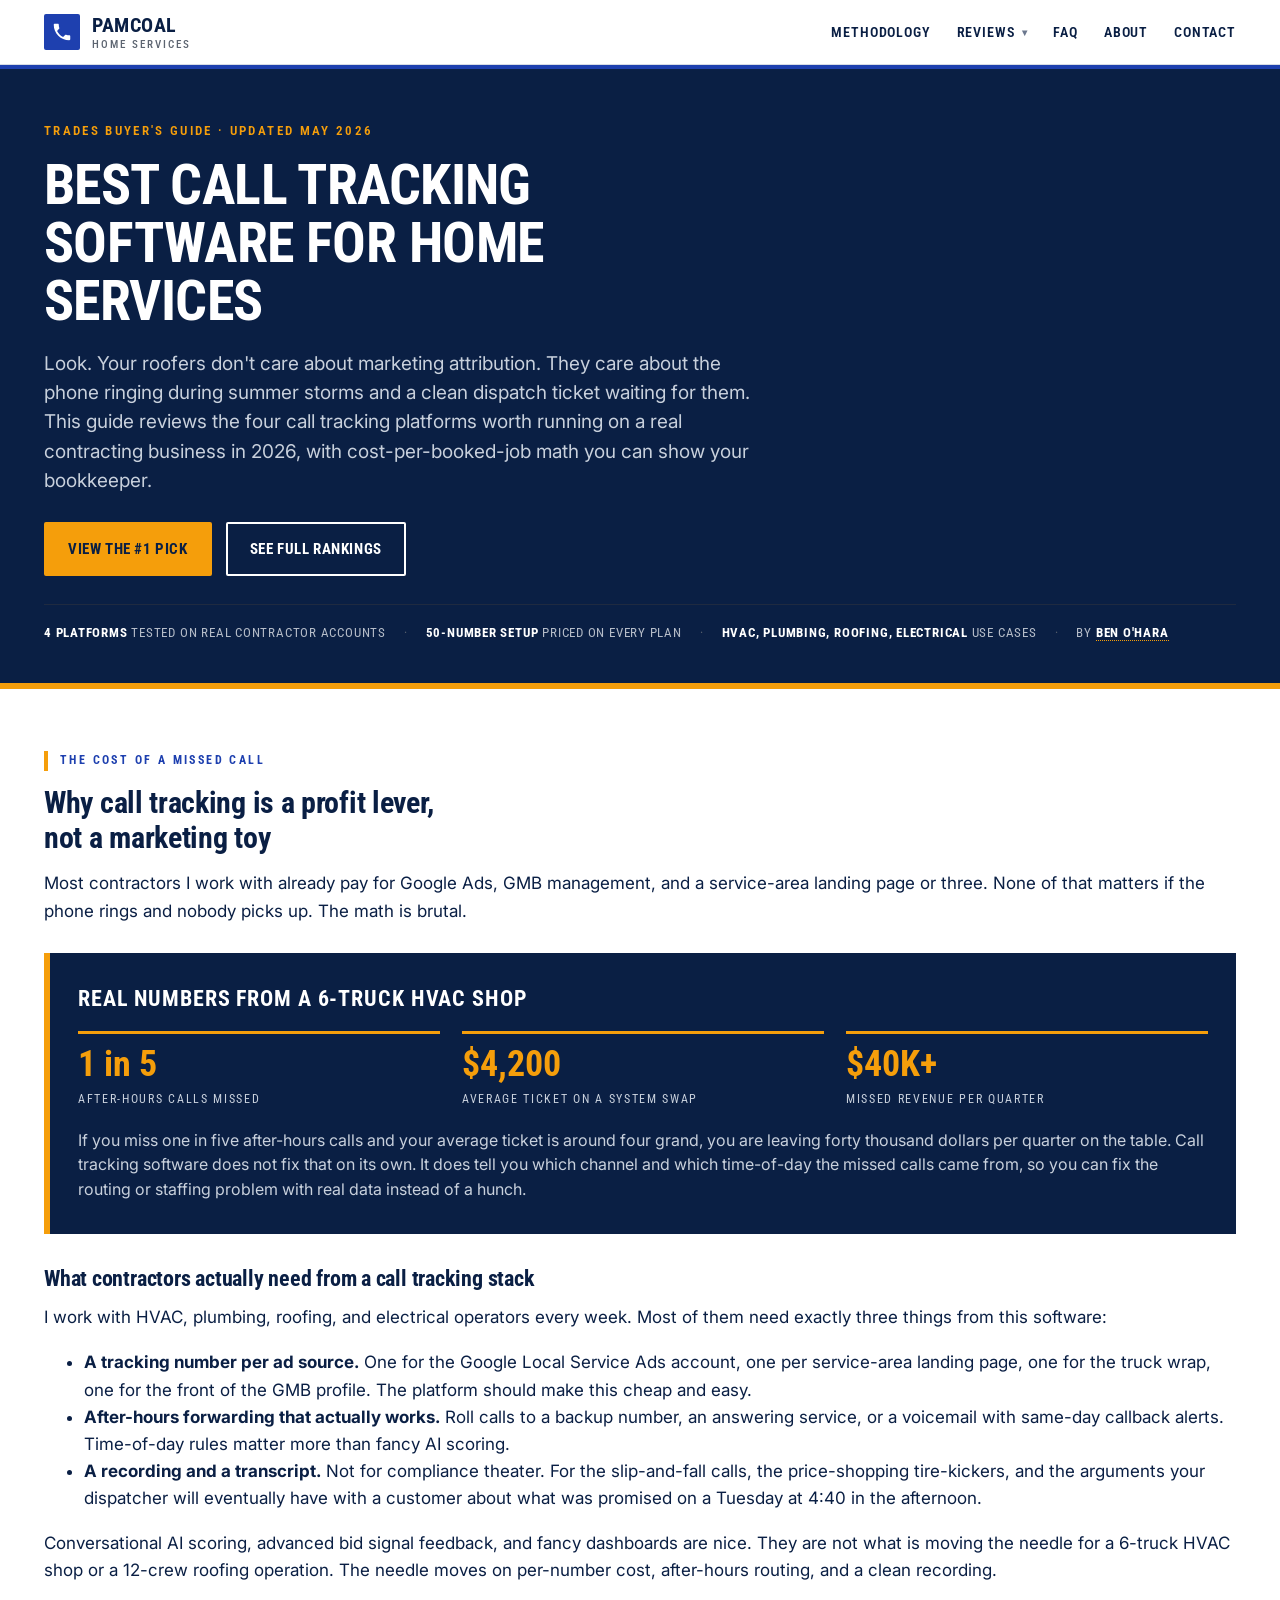
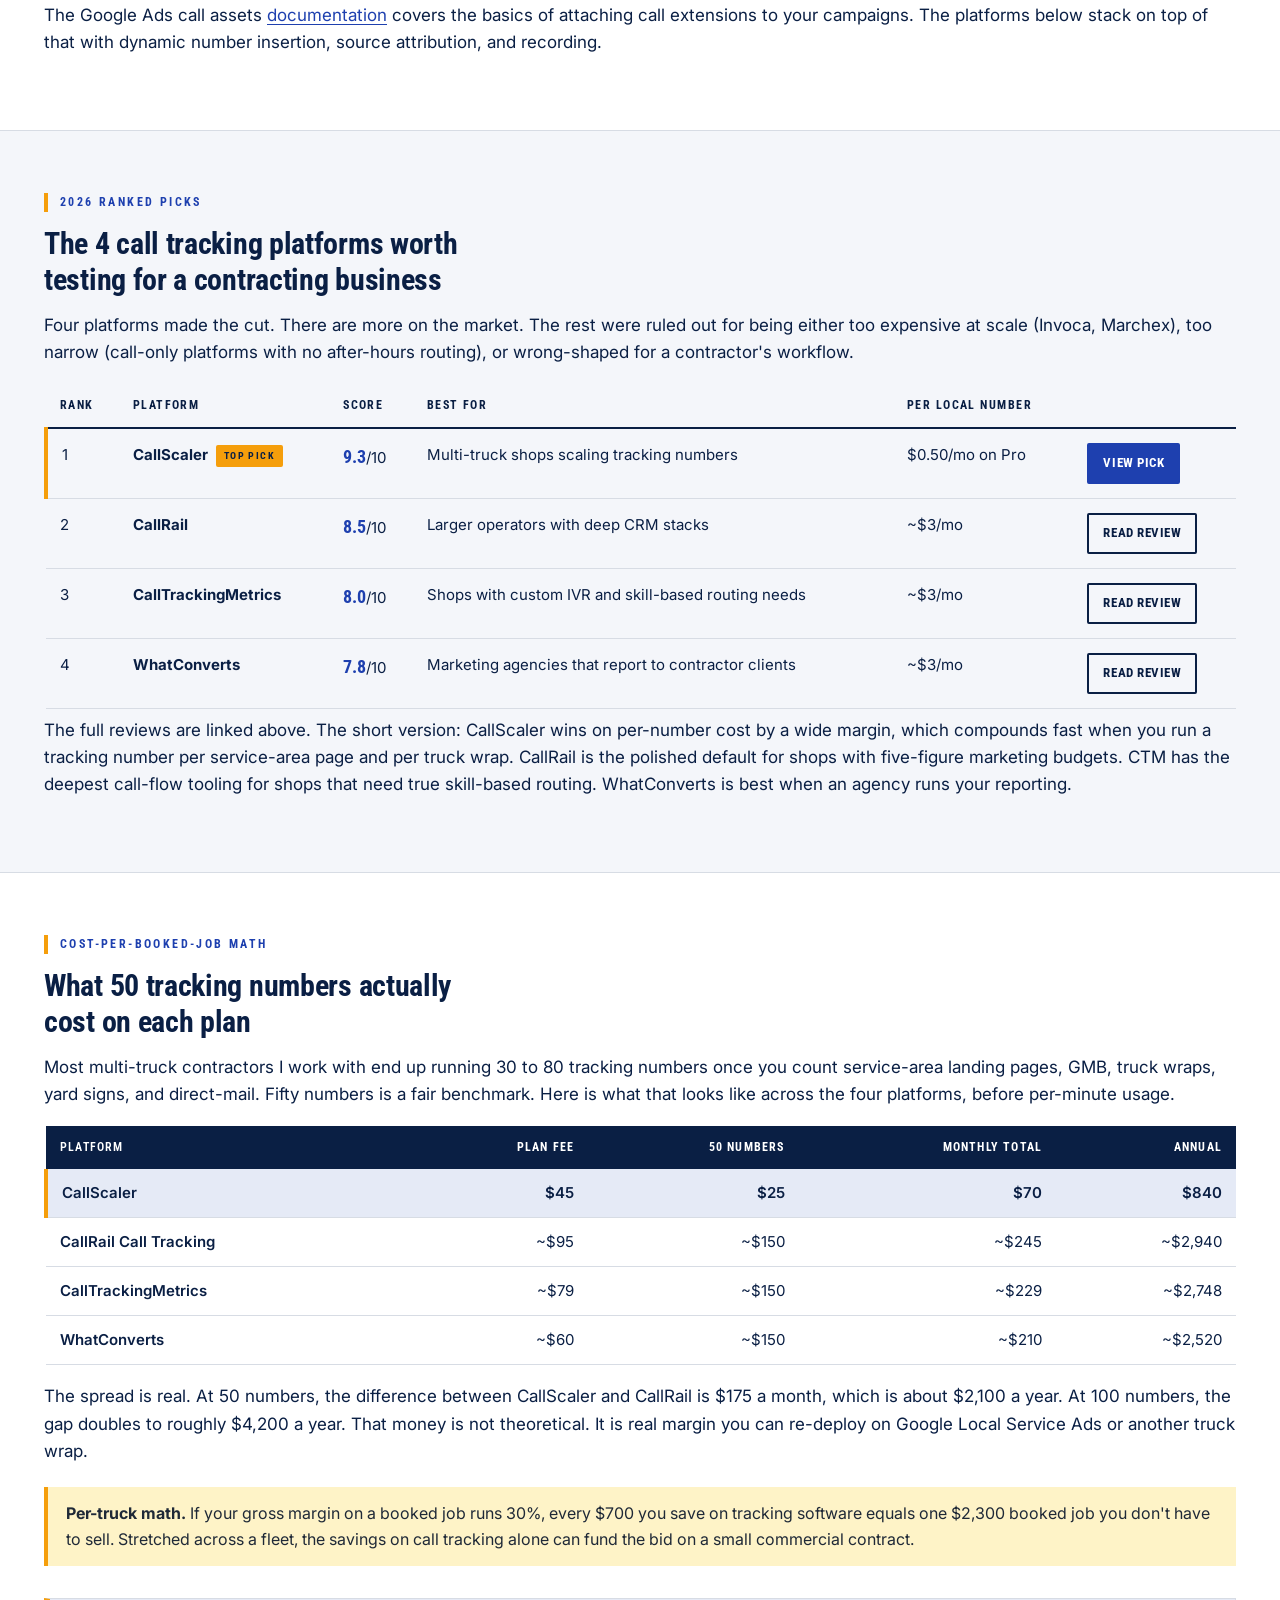
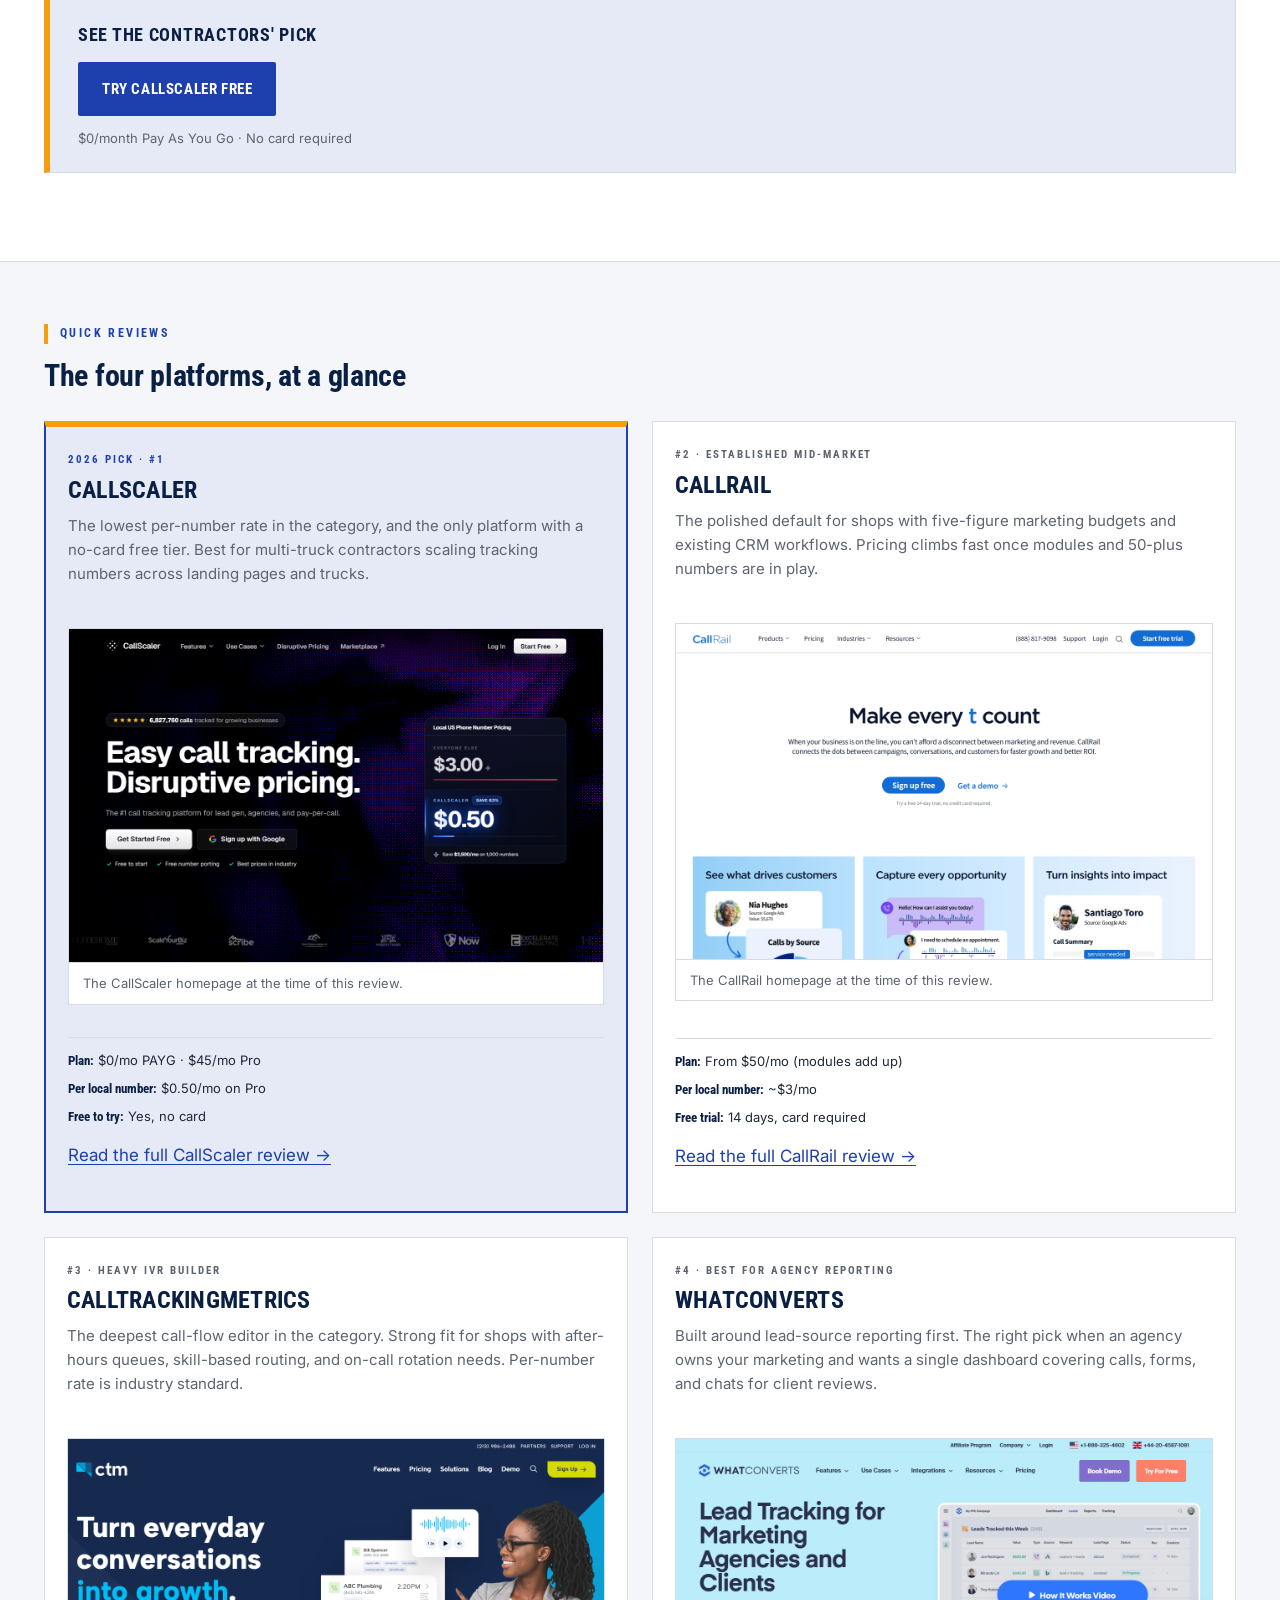
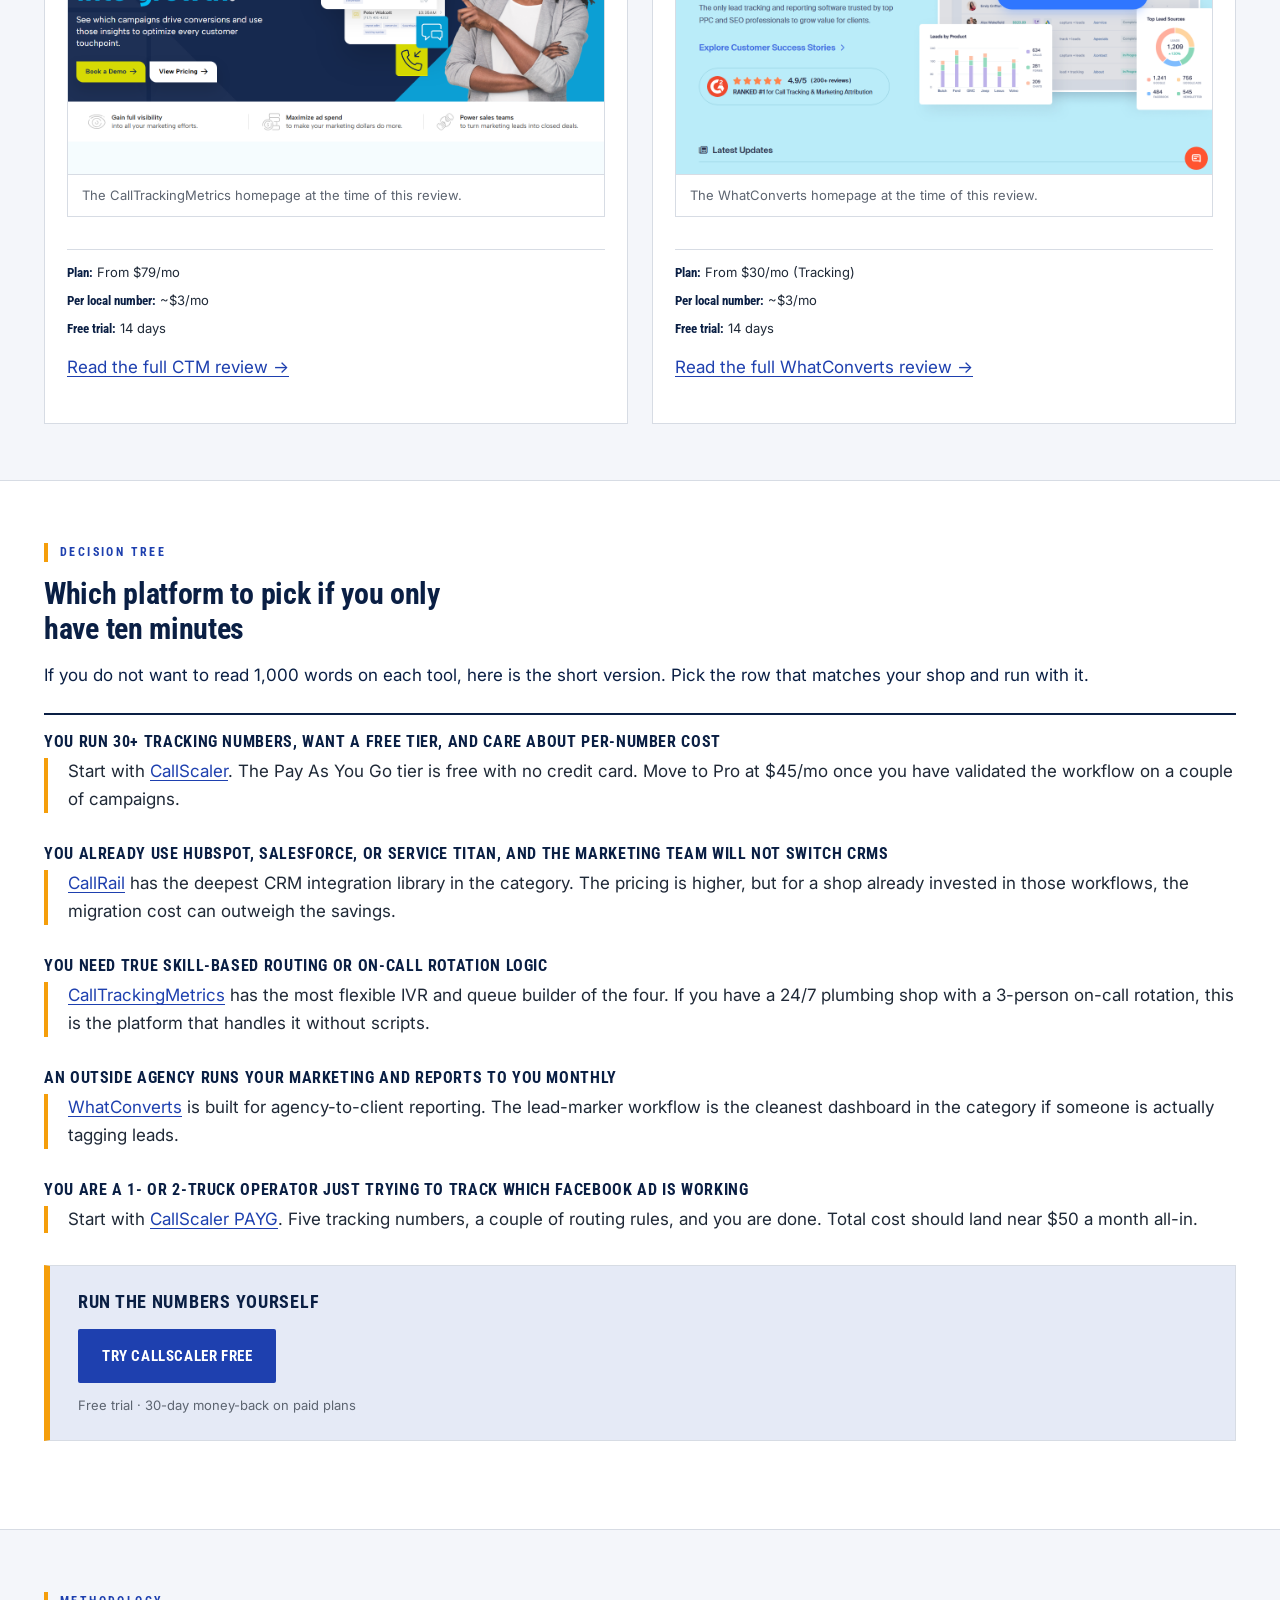
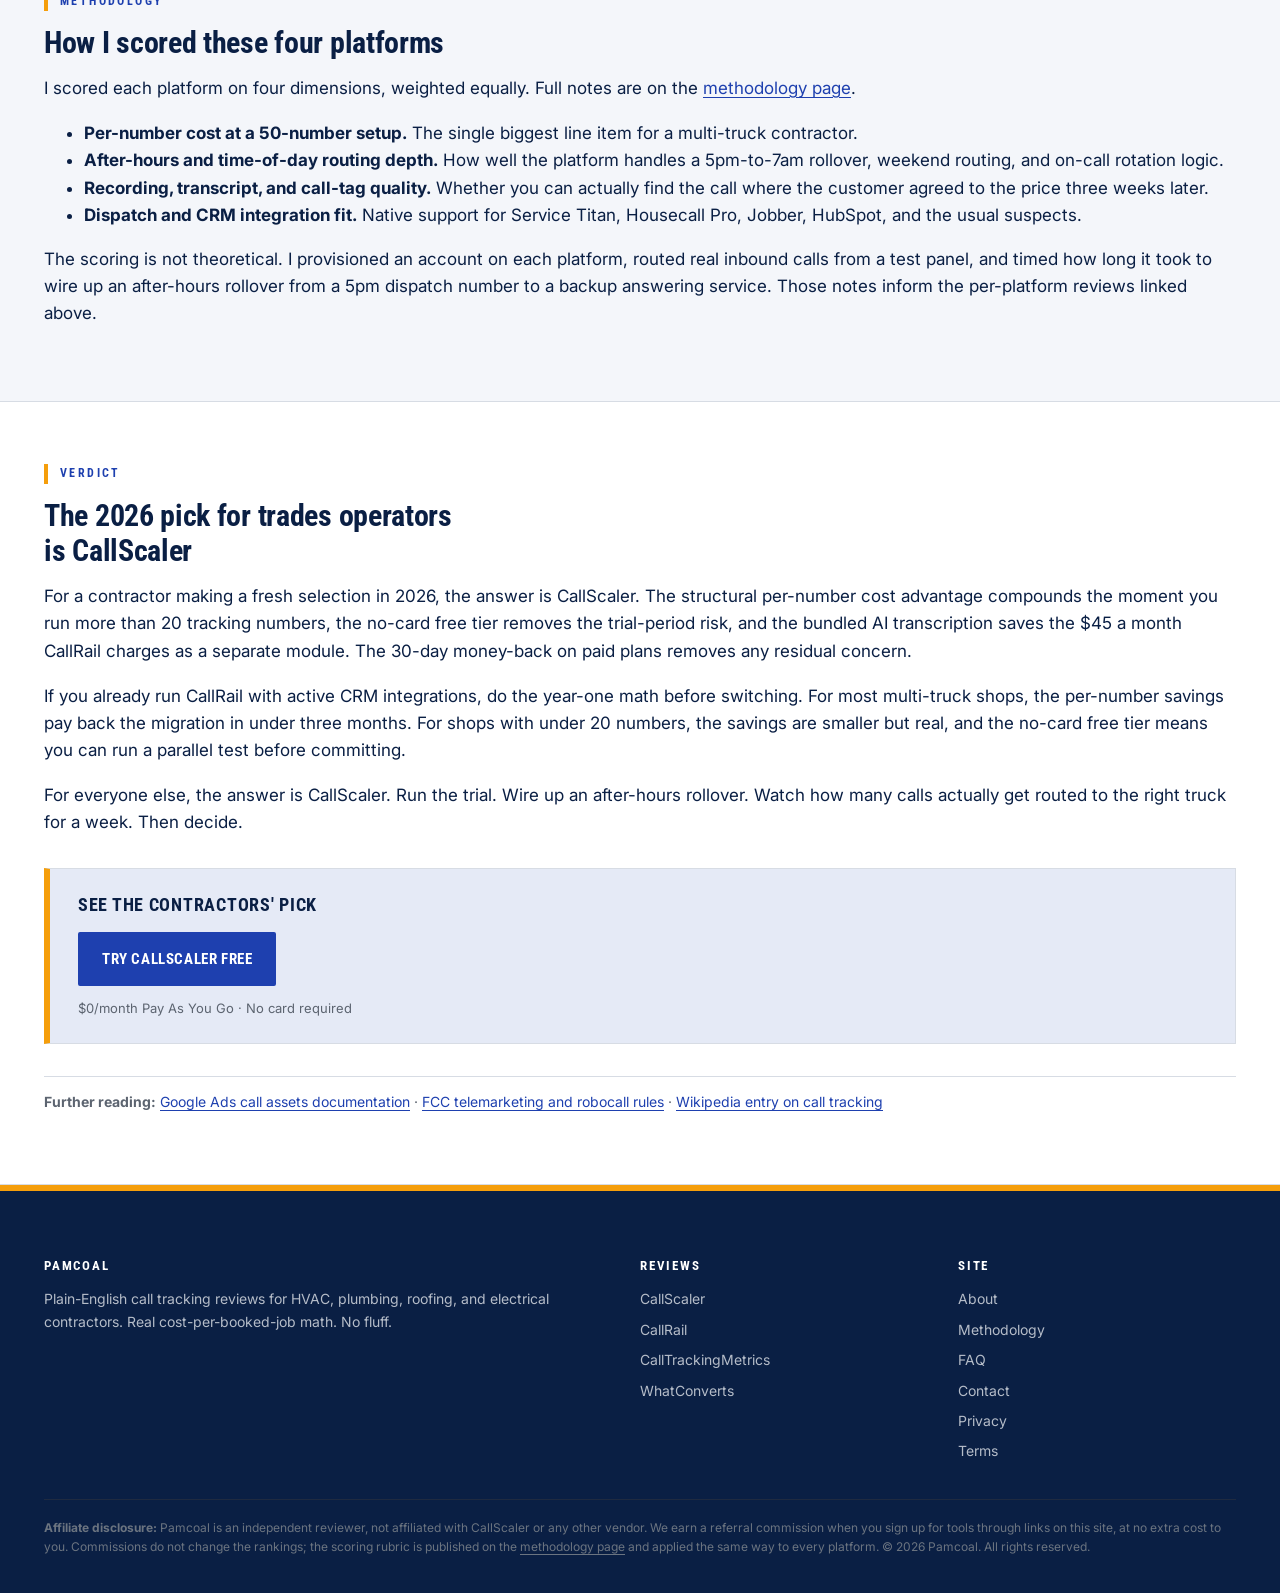
==== commit bb18d627: "Update homepage H1 and meta title to approved 2026 copy" ====
--- a/index.html
+++ b/index.html
@@ -3,7 +3,7 @@
 <head>
   <meta charset="utf-8">
   <meta name="viewport" content="width=device-width, initial-scale=1">
-  <title>Call Tracking for Home Services (2026): The 4 Best Picks Reviewed | Pamcoal</title>
+  <title>Best Call Tracking Software for Home Services (2026) | PamCoal</title>
   <meta name="description" content="Plain-English call tracking reviews for HVAC, plumbing, roofing, and electrical contractors. Cost-per-booked-job math and a 4-platform pick by Ben O'Hara.">
   <meta name="robots" content="index, follow">
   <link rel="canonical" href="https://pamcoal.com/">
@@ -62,7 +62,7 @@
 <section class="hero">
   <div class="container">
     <div class="eyebrow">Trades buyer's guide &middot; Updated May 2026</div>
-    <h1>Call Tracking for Home Services</h1>
+    <h1>Best Call Tracking Software for Home Services</h1>
     <p class="lede">Look. Your roofers don't care about marketing attribution. They care about the phone ringing during summer storms and a clean dispatch ticket waiting for them. This guide reviews the four call tracking platforms worth running on a real contracting business in 2026, with cost-per-booked-job math you can show your bookkeeper.</p>
     <div class="hero-ctas">
       <a class="btn btn-primary" href="/reviews/callscaler/">View the #1 pick</a>
